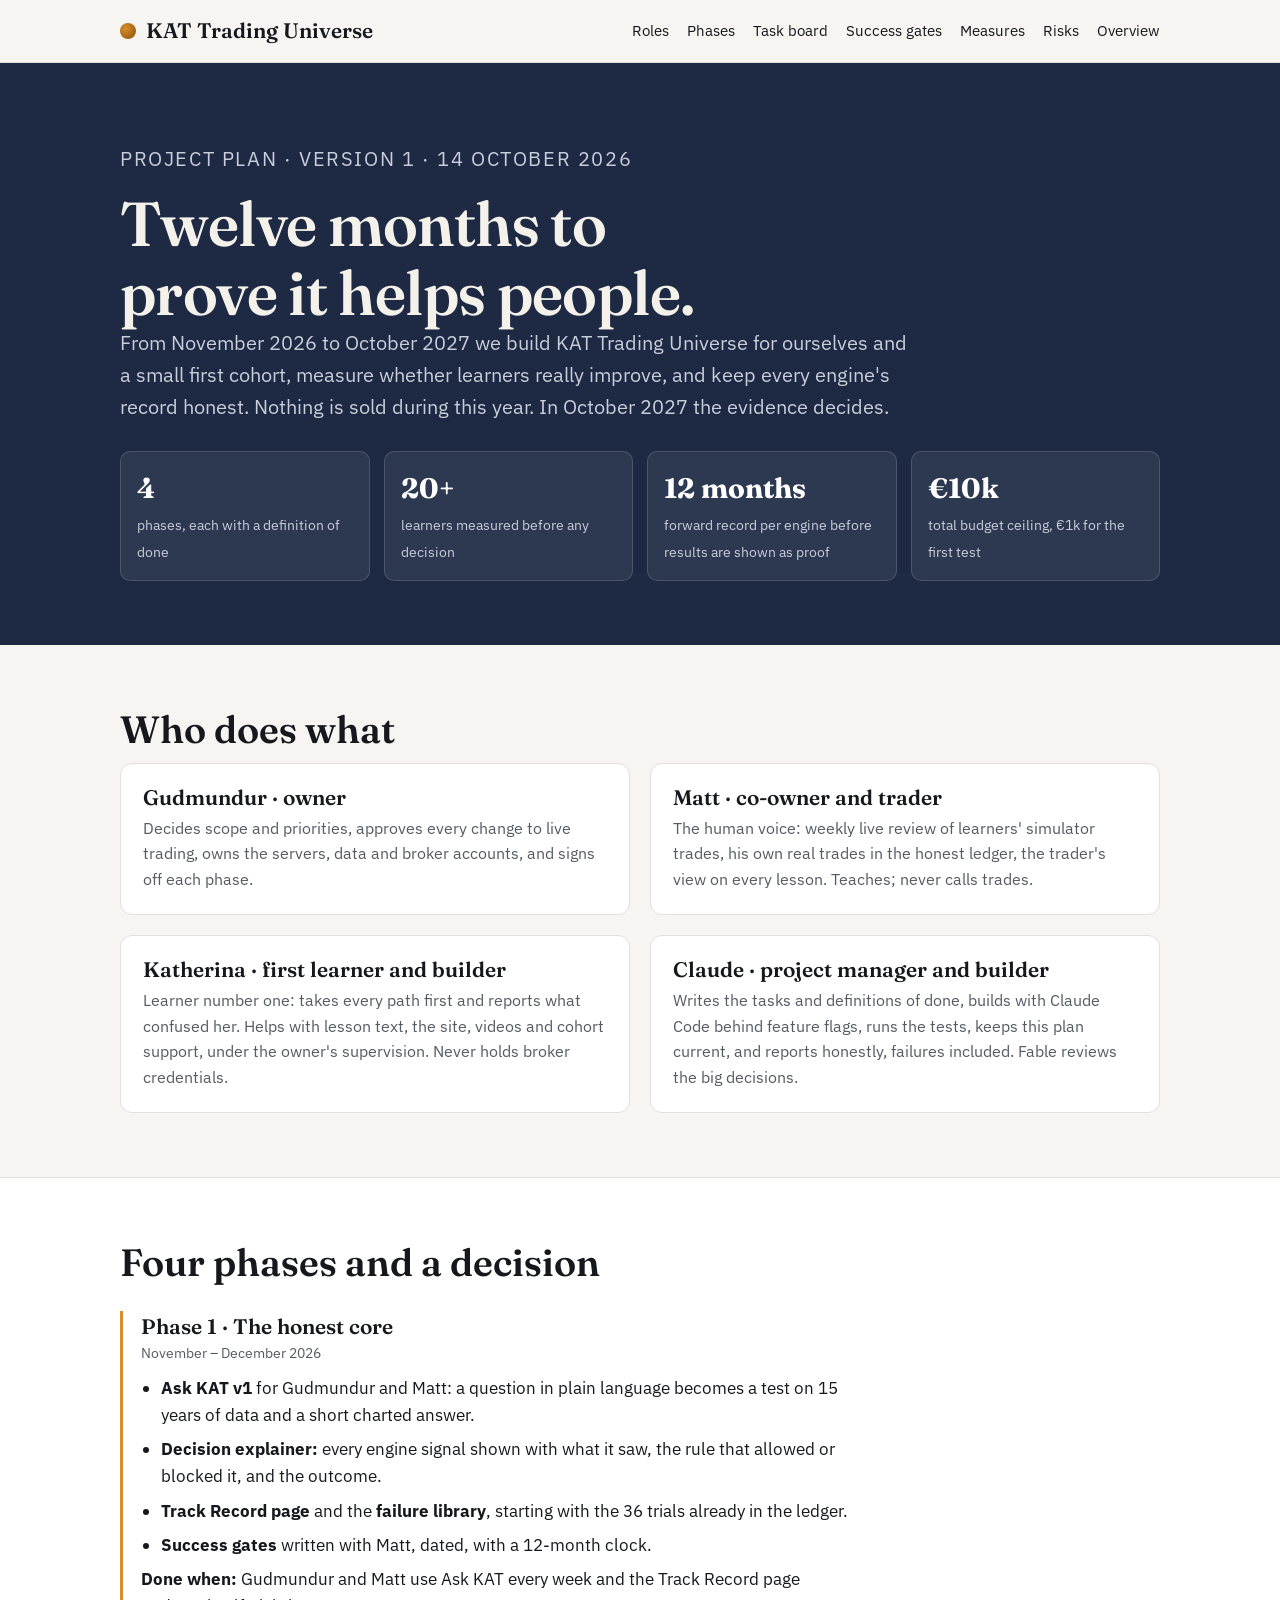
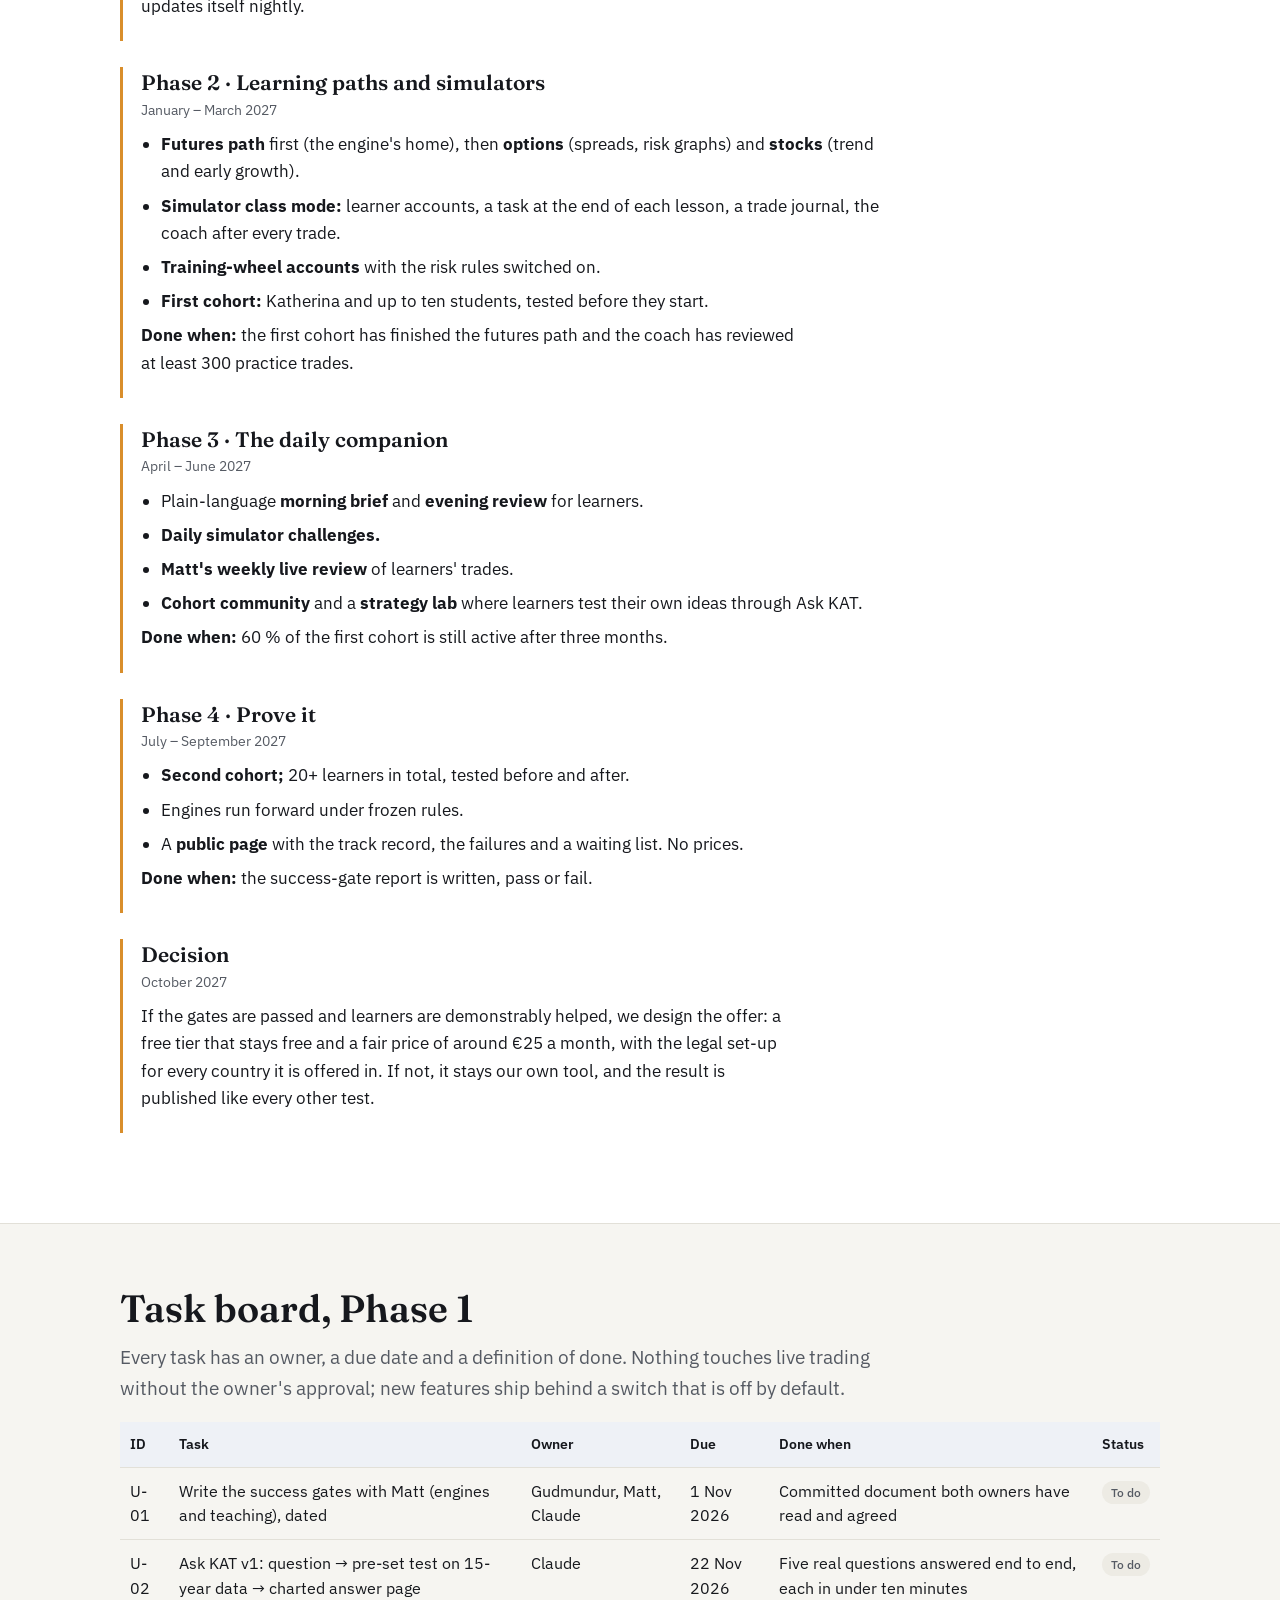
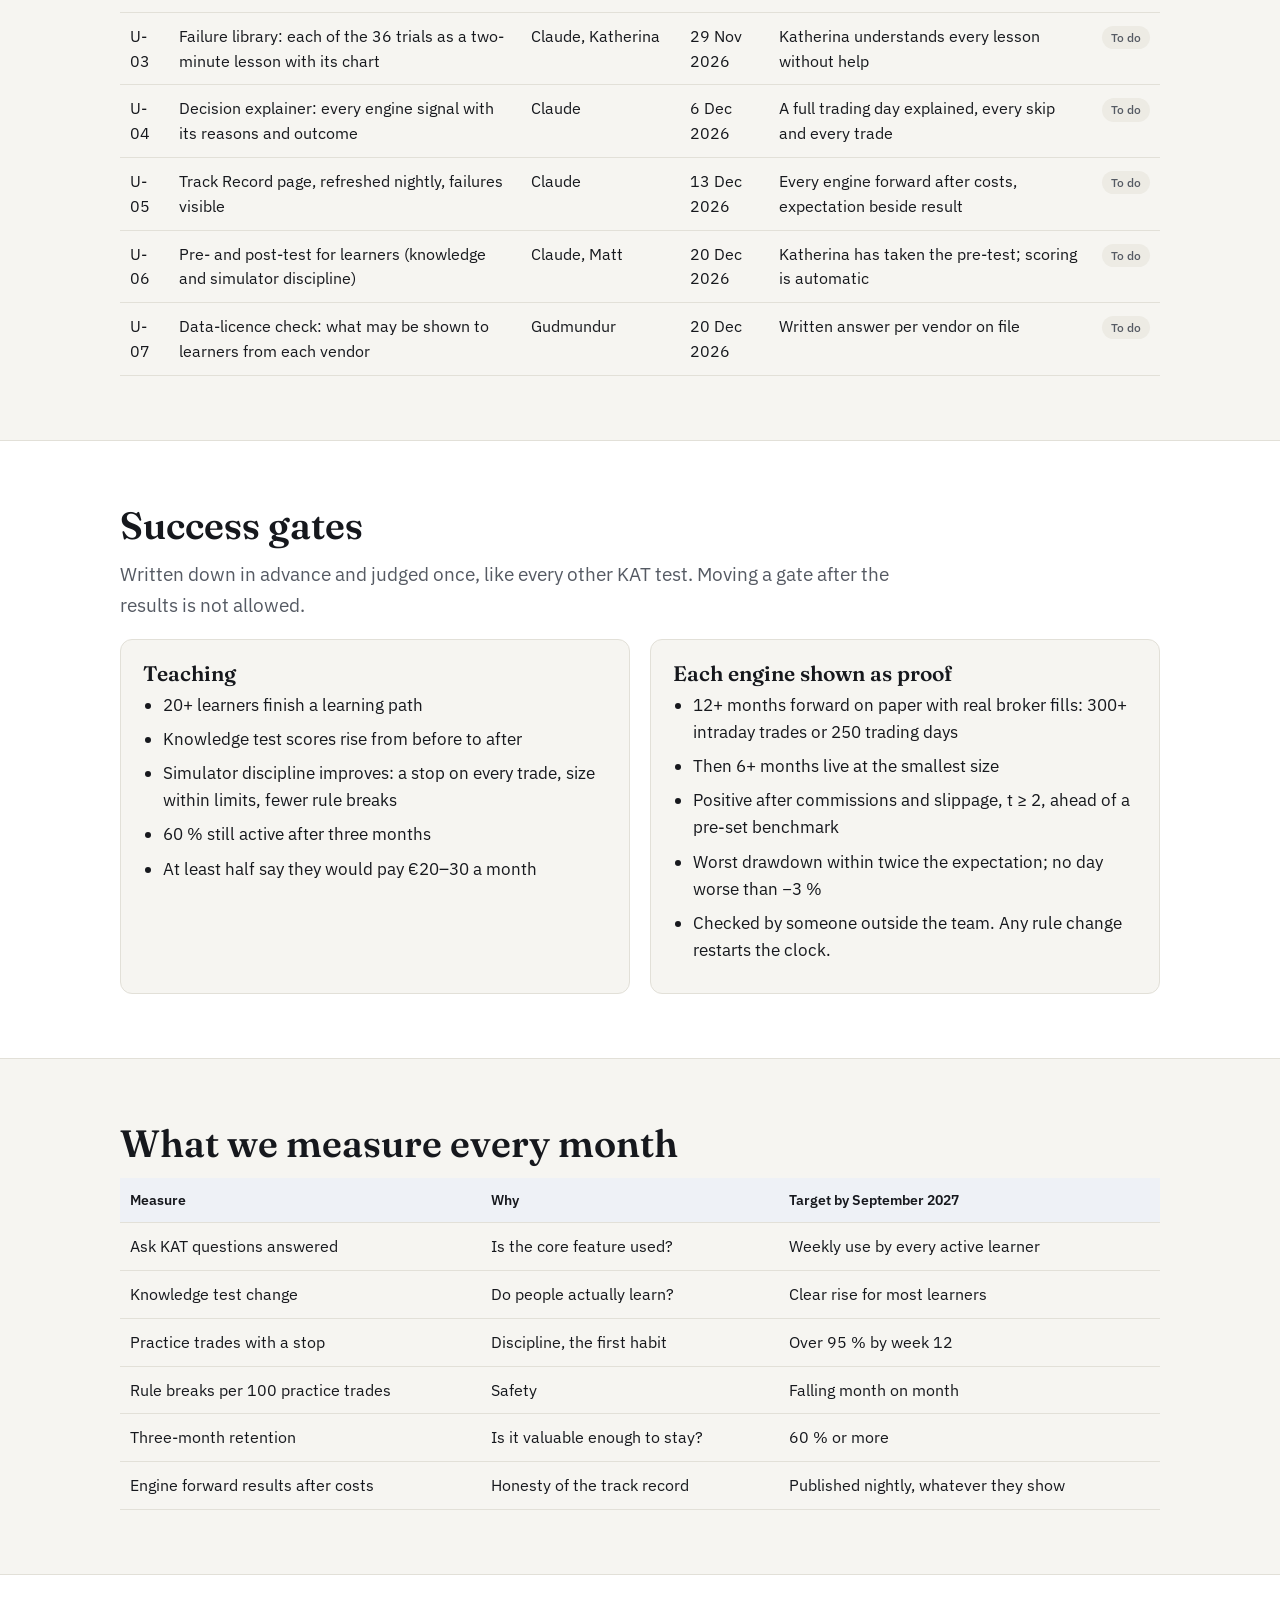
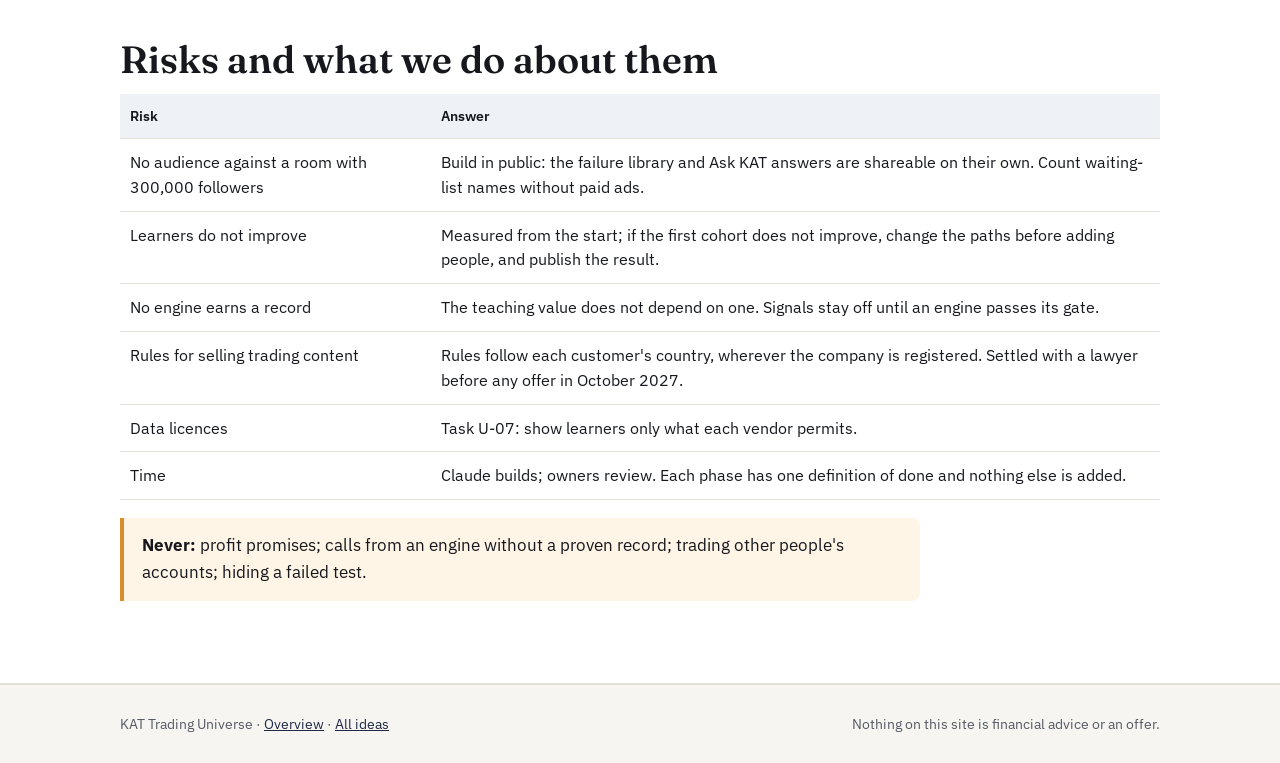
==== plan.html @ 8381a34c "KAT Trading Universe: overview and project plan Co-Authored-By: Claude Opus 5.5 <noreply@anthropic.c" ====
<!doctype html>
<html lang="en">
<head>
<meta charset="utf-8">
<meta name="viewport" content="width=device-width, initial-scale=1, viewport-fit=cover">
<title>KAT Trading Universe — Project plan</title>
<meta name="description" content="Project plan for KAT Trading Universe, November 2026 to October 2027: roles, four phases with tasks and definitions of done, success gates, measures and the decision in October 2027.">
<link rel="preconnect" href="https://fonts.googleapis.com">
<link rel="stylesheet" href="https://fonts.googleapis.com/css2?family=Fraunces:opsz,wght@9..144,600&family=IBM+Plex+Sans:wght@400;500;600&family=IBM+Plex+Mono:wght@400;500&display=swap">
<link rel="stylesheet" href="style.css">
</head>
<body>
<header class="top">
  <div class="wrap">
    <a class="brand" href="index.html"><i></i>KAT Trading Universe</a>
    <nav aria-label="Plan">
      <a href="#roles">Roles</a>
      <a href="#phases">Phases</a>
      <a href="#board">Task board</a>
      <a href="#gates">Success gates</a>
      <a href="#measures">Measures</a>
      <a href="#risks">Risks</a>
      <a href="index.html">Overview</a>
    </nav>
  </div>
</header>

<section class="hero">
  <div class="wrap">
    <p class="eyebrow">Project plan · version 1 · 14 October 2026</p>
    <h1>Twelve months to prove it helps people.</h1>
    <p>From November 2026 to October 2027 we build KAT Trading Universe for ourselves and a small first cohort, measure whether learners really improve, and keep every engine's record honest. Nothing is sold during this year. In October 2027 the evidence decides.</p>
    <div class="kpis">
      <div><strong>4</strong><span>phases, each with a definition of done</span></div>
      <div><strong>20+</strong><span>learners measured before any decision</span></div>
      <div><strong>12 months</strong><span>forward record per engine before results are shown as proof</span></div>
      <div><strong>€10k</strong><span>total budget ceiling, €1k for the first test</span></div>
    </div>
  </div>
</section>

<main>
<section id="roles">
  <div class="wrap">
    <h2>Who does what</h2>
    <div class="grid2">
      <div class="card"><h3>Gudmundur · owner</h3><p>Decides scope and priorities, approves every change to live trading, owns the servers, data and broker accounts, and signs off each phase.</p></div>
      <div class="card"><h3>Matt · co-owner and trader</h3><p>The human voice: weekly live review of learners' simulator trades, his own real trades in the honest ledger, the trader's view on every lesson. Teaches; never calls trades.</p></div>
      <div class="card"><h3>Katherina · first learner and builder</h3><p>Learner number one: takes every path first and reports what confused her. Helps with lesson text, the site, videos and cohort support, under the owner's supervision. Never holds broker credentials.</p></div>
      <div class="card"><h3>Claude · project manager and builder</h3><p>Writes the tasks and definitions of done, builds with Claude Code behind feature flags, runs the tests, keeps this plan current, and reports honestly, failures included. Fable reviews the big decisions.</p></div>
    </div>
  </div>
</section>

<section id="phases" class="alt">
  <div class="wrap">
    <h2>Four phases and a decision</h2>
    <div class="phase"><h3>Phase 1 · The honest core</h3><div class="when">November – December 2026</div>
      <ul class="clean"><li><strong>Ask KAT v1</strong> for Gudmundur and Matt: a question in plain language becomes a test on 15 years of data and a short charted answer.</li><li><strong>Decision explainer:</strong> every engine signal shown with what it saw, the rule that allowed or blocked it, and the outcome.</li><li><strong>Track Record page</strong> and the <strong>failure library</strong>, starting with the 36 trials already in the ledger.</li><li><strong>Success gates</strong> written with Matt, dated, with a 12-month clock.</li></ul>
      <p><strong>Done when:</strong> Gudmundur and Matt use Ask KAT every week and the Track Record page updates itself nightly.</p></div>
    <div class="phase"><h3>Phase 2 · Learning paths and simulators</h3><div class="when">January – March 2027</div>
      <ul class="clean"><li><strong>Futures path</strong> first (the engine's home), then <strong>options</strong> (spreads, risk graphs) and <strong>stocks</strong> (trend and early growth).</li><li><strong>Simulator class mode:</strong> learner accounts, a task at the end of each lesson, a trade journal, the coach after every trade.</li><li><strong>Training-wheel accounts</strong> with the risk rules switched on.</li><li><strong>First cohort:</strong> Katherina and up to ten students, tested before they start.</li></ul>
      <p><strong>Done when:</strong> the first cohort has finished the futures path and the coach has reviewed at least 300 practice trades.</p></div>
    <div class="phase"><h3>Phase 3 · The daily companion</h3><div class="when">April – June 2027</div>
      <ul class="clean"><li>Plain-language <strong>morning brief</strong> and <strong>evening review</strong> for learners.</li><li><strong>Daily simulator challenges.</strong></li><li><strong>Matt's weekly live review</strong> of learners' trades.</li><li><strong>Cohort community</strong> and a <strong>strategy lab</strong> where learners test their own ideas through Ask KAT.</li></ul>
      <p><strong>Done when:</strong> 60 % of the first cohort is still active after three months.</p></div>
    <div class="phase"><h3>Phase 4 · Prove it</h3><div class="when">July – September 2027</div>
      <ul class="clean"><li><strong>Second cohort;</strong> 20+ learners in total, tested before and after.</li><li>Engines run forward under frozen rules.</li><li>A <strong>public page</strong> with the track record, the failures and a waiting list. No prices.</li></ul>
      <p><strong>Done when:</strong> the success-gate report is written, pass or fail.</p></div>
    <div class="phase"><h3>Decision</h3><div class="when">October 2027</div>
      <p>If the gates are passed and learners are demonstrably helped, we design the offer: a free tier that stays free and a fair price of around €25 a month, with the legal set-up for every country it is offered in. If not, it stays our own tool, and the result is published like every other test.</p></div>
  </div>
</section>

<section id="board">
  <div class="wrap">
    <h2>Task board, Phase 1</h2>
    <p class="lead">Every task has an owner, a due date and a definition of done. Nothing touches live trading without the owner's approval; new features ship behind a switch that is off by default.</p>
    <div class="scroll"><table>
      <thead><tr><th>ID</th><th>Task</th><th>Owner</th><th>Due</th><th>Done when</th><th>Status</th></tr></thead>
      <tbody>
        <tr><td>U-01</td><td>Write the success gates with Matt (engines and teaching), dated</td><td>Gudmundur, Matt, Claude</td><td>1 Nov 2026</td><td>Committed document both owners have read and agreed</td><td><span class="pill todo">To do</span></td></tr>
        <tr><td>U-02</td><td>Ask KAT v1: question → pre-set test on 15-year data → charted answer page</td><td>Claude</td><td>22 Nov 2026</td><td>Five real questions answered end to end, each in under ten minutes</td><td><span class="pill todo">To do</span></td></tr>
        <tr><td>U-03</td><td>Failure library: each of the 36 trials as a two-minute lesson with its chart</td><td>Claude, Katherina</td><td>29 Nov 2026</td><td>Katherina understands every lesson without help</td><td><span class="pill todo">To do</span></td></tr>
        <tr><td>U-04</td><td>Decision explainer: every engine signal with its reasons and outcome</td><td>Claude</td><td>6 Dec 2026</td><td>A full trading day explained, every skip and every trade</td><td><span class="pill todo">To do</span></td></tr>
        <tr><td>U-05</td><td>Track Record page, refreshed nightly, failures visible</td><td>Claude</td><td>13 Dec 2026</td><td>Every engine forward after costs, expectation beside result</td><td><span class="pill todo">To do</span></td></tr>
        <tr><td>U-06</td><td>Pre- and post-test for learners (knowledge and simulator discipline)</td><td>Claude, Matt</td><td>20 Dec 2026</td><td>Katherina has taken the pre-test; scoring is automatic</td><td><span class="pill todo">To do</span></td></tr>
        <tr><td>U-07</td><td>Data-licence check: what may be shown to learners from each vendor</td><td>Gudmundur</td><td>20 Dec 2026</td><td>Written answer per vendor on file</td><td><span class="pill todo">To do</span></td></tr>
      </tbody>
    </table></div>
  </div>
</section>

<section id="gates" class="alt">
  <div class="wrap">
    <h2>Success gates</h2>
    <p class="lead">Written down in advance and judged once, like every other KAT test. Moving a gate after the results is not allowed.</p>
    <div class="grid2">
      <div class="card"><h3>Teaching</h3><ul class="clean"><li>20+ learners finish a learning path</li><li>Knowledge test scores rise from before to after</li><li>Simulator discipline improves: a stop on every trade, size within limits, fewer rule breaks</li><li>60 % still active after three months</li><li>At least half say they would pay €20–30 a month</li></ul></div>
      <div class="card"><h3>Each engine shown as proof</h3><ul class="clean"><li>12+ months forward on paper with real broker fills: 300+ intraday trades or 250 trading days</li><li>Then 6+ months live at the smallest size</li><li>Positive after commissions and slippage, t ≥ 2, ahead of a pre-set benchmark</li><li>Worst drawdown within twice the expectation; no day worse than −3 %</li><li>Checked by someone outside the team. Any rule change restarts the clock.</li></ul></div>
    </div>
  </div>
</section>

<section id="measures">
  <div class="wrap">
    <h2>What we measure every month</h2>
    <div class="scroll"><table>
      <thead><tr><th>Measure</th><th>Why</th><th>Target by September 2027</th></tr></thead>
      <tbody>
        <tr><td>Ask KAT questions answered</td><td>Is the core feature used?</td><td>Weekly use by every active learner</td></tr>
        <tr><td>Knowledge test change</td><td>Do people actually learn?</td><td>Clear rise for most learners</td></tr>
        <tr><td>Practice trades with a stop</td><td>Discipline, the first habit</td><td>Over 95 % by week 12</td></tr>
        <tr><td>Rule breaks per 100 practice trades</td><td>Safety</td><td>Falling month on month</td></tr>
        <tr><td>Three-month retention</td><td>Is it valuable enough to stay?</td><td>60 % or more</td></tr>
        <tr><td>Engine forward results after costs</td><td>Honesty of the track record</td><td>Published nightly, whatever they show</td></tr>
      </tbody>
    </table></div>
  </div>
</section>

<section id="risks" class="alt">
  <div class="wrap">
    <h2>Risks and what we do about them</h2>
    <div class="scroll"><table>
      <thead><tr><th>Risk</th><th>Answer</th></tr></thead>
      <tbody>
        <tr><td>No audience against a room with 300,000 followers</td><td>Build in public: the failure library and Ask KAT answers are shareable on their own. Count waiting-list names without paid ads.</td></tr>
        <tr><td>Learners do not improve</td><td>Measured from the start; if the first cohort does not improve, change the paths before adding people, and publish the result.</td></tr>
        <tr><td>No engine earns a record</td><td>The teaching value does not depend on one. Signals stay off until an engine passes its gate.</td></tr>
        <tr><td>Rules for selling trading content</td><td>Rules follow each customer's country, wherever the company is registered. Settled with a lawyer before any offer in October 2027.</td></tr>
        <tr><td>Data licences</td><td>Task U-07: show learners only what each vendor permits.</td></tr>
        <tr><td>Time</td><td>Claude builds; owners review. Each phase has one definition of done and nothing else is added.</td></tr>
      </tbody>
    </table></div>
    <div class="callout"><strong>Never:</strong> profit promises; calls from an engine without a proven record; trading other people's accounts; hiding a failed test.</div>
  </div>
</section>
</main>

<footer>
  <div class="wrap">
    <span>KAT Trading Universe · <a href="index.html">Overview</a> · <a href="https://gummihurdal.github.io/ideas/#universe">All ideas</a></span>
    <span>Nothing on this site is financial advice or an offer.</span>
  </div>
</footer>
</body>
</html>
---- style.css ----
:root{--bg:#F6F5F1;--panel:#FFFFFF;--ink:#16181D;--ink2:#555A63;--line:#E2E0D8;--deep:#1E2A44;--accent:#D98E2B;--good:#2E7D5B;--bad:#A34646;--soft:#EEF1F6;--max:1080px}
*{box-sizing:border-box}
html{scroll-padding-top:76px}
body{margin:0;background:var(--bg);color:var(--ink);font:17px/1.6 'IBM Plex Sans',system-ui,sans-serif}
h1,h2,h3{font-family:'Fraunces',Georgia,serif;font-weight:600;line-height:1.12;margin:0;text-wrap:balance}
h1{font-size:clamp(36px,6vw,62px);letter-spacing:-.01em}
h2{font-size:clamp(26px,3.4vw,38px);margin-bottom:12px}
h3{font-size:21px;margin-bottom:6px}
p{margin:0 0 1em;max-width:66ch}
a{color:var(--deep)}
a:focus-visible{outline:2px solid var(--accent);outline-offset:3px}
.wrap{max-width:var(--max);margin:0 auto;padding-left:max(20px,env(safe-area-inset-left,0px));padding-right:max(20px,env(safe-area-inset-right,0px))}
header.top{position:sticky;top:0;z-index:5;background:rgba(246,245,241,.95);backdrop-filter:blur(6px);border-bottom:1px solid var(--line)}
header.top .wrap{display:flex;justify-content:space-between;align-items:center;gap:16px;padding-block:14px}
.brand{font-family:'Fraunces',Georgia,serif;font-weight:600;font-size:21px;text-decoration:none;color:var(--ink);display:flex;align-items:center;gap:10px}
.brand i{width:16px;height:16px;border-radius:50%;background:radial-gradient(circle at 35% 35%,var(--accent),#8a4f0b);display:inline-block}
nav{display:flex;flex-wrap:wrap;gap:18px;font-size:15px}
nav a{text-decoration:none;color:var(--ink)}nav a:hover{color:var(--accent)}
.hero{background:var(--deep);color:#F3F1EA;padding-block:80px 64px}
.hero p{color:#C8CEDA;font-size:20px}
.eyebrow{font-size:14px;letter-spacing:.08em;text-transform:uppercase;color:#C8CEDA;margin-bottom:14px}
.kpis{display:grid;grid-template-columns:repeat(4,1fr);gap:14px;margin-top:28px}
.kpis div{background:rgba(255,255,255,.07);border:1px solid rgba(255,255,255,.14);border-radius:10px;padding:14px 16px}
.kpis strong{display:block;font-family:'Fraunces',Georgia,serif;font-size:28px;color:#fff}
.kpis span{font-size:14px;color:#C8CEDA}
section{padding-block:64px}
section.alt{background:var(--panel);border-block:1px solid var(--line)}
.lead{color:var(--ink2);font-size:19px;max-width:70ch}
.grid3{display:grid;grid-template-columns:repeat(3,1fr);gap:20px}
.grid2{display:grid;grid-template-columns:1fr 1fr;gap:20px}
.card{background:var(--panel);border:1px solid var(--line);border-radius:12px;padding:22px;min-width:0}
section.alt .card{background:var(--bg)}
.card p{font-size:16px;color:var(--ink2);margin:0}
.num{font-family:'IBM Plex Mono',monospace;font-size:13px;color:var(--accent);letter-spacing:.06em;margin-bottom:6px;display:block}
.star{border-color:var(--accent);box-shadow:0 0 0 1px var(--accent) inset}
.scroll{overflow-x:auto}
table{width:100%;border-collapse:collapse;font-size:15.5px}
th,td{text-align:left;vertical-align:top;padding:11px 10px;border-bottom:1px solid var(--line)}
th{font-weight:600;background:var(--soft);font-size:14px}
.callout{background:#FFF5E6;border-left:4px solid var(--accent);padding:14px 18px;border-radius:0 8px 8px 0;margin:18px 0;max-width:80ch}
.pill{display:inline-block;font-size:12px;padding:2px 9px;border-radius:999px;background:var(--soft);color:var(--deep);white-space:nowrap;font-weight:500}
.pill.todo{background:#EDEBE4;color:var(--ink2)}.pill.now{background:#FFF0D6;color:#7A4A0A}.pill.done{background:#E1F1E8;color:var(--good)}.pill.no{background:#F6E3E3;color:var(--bad)}
.phase{border-left:3px solid var(--accent);padding:4px 0 4px 18px;margin:26px 0}
.phase h3{margin-bottom:4px}.phase .when{font-size:14px;color:var(--ink2);margin-bottom:10px}
ul.clean{padding-left:20px;margin:0;max-width:74ch}ul.clean li{margin-bottom:7px}
.status{display:grid;grid-template-columns:repeat(4,1fr);gap:14px}
.status .card strong{display:block;font-family:'Fraunces',Georgia,serif;font-size:24px;margin:4px 0}
footer{border-top:1px solid var(--line);padding-block:28px;font-size:14px;color:var(--ink2)}
footer .wrap{display:flex;flex-wrap:wrap;justify-content:space-between;gap:12px}
@media (max-width:900px){.grid3,.status,.kpis{grid-template-columns:1fr 1fr}}
@media (max-width:640px){.grid3,.grid2,.status,.kpis{grid-template-columns:1fr}nav{gap:12px;font-size:14px}.hero{padding-block:56px 44px}section{padding-block:46px}}
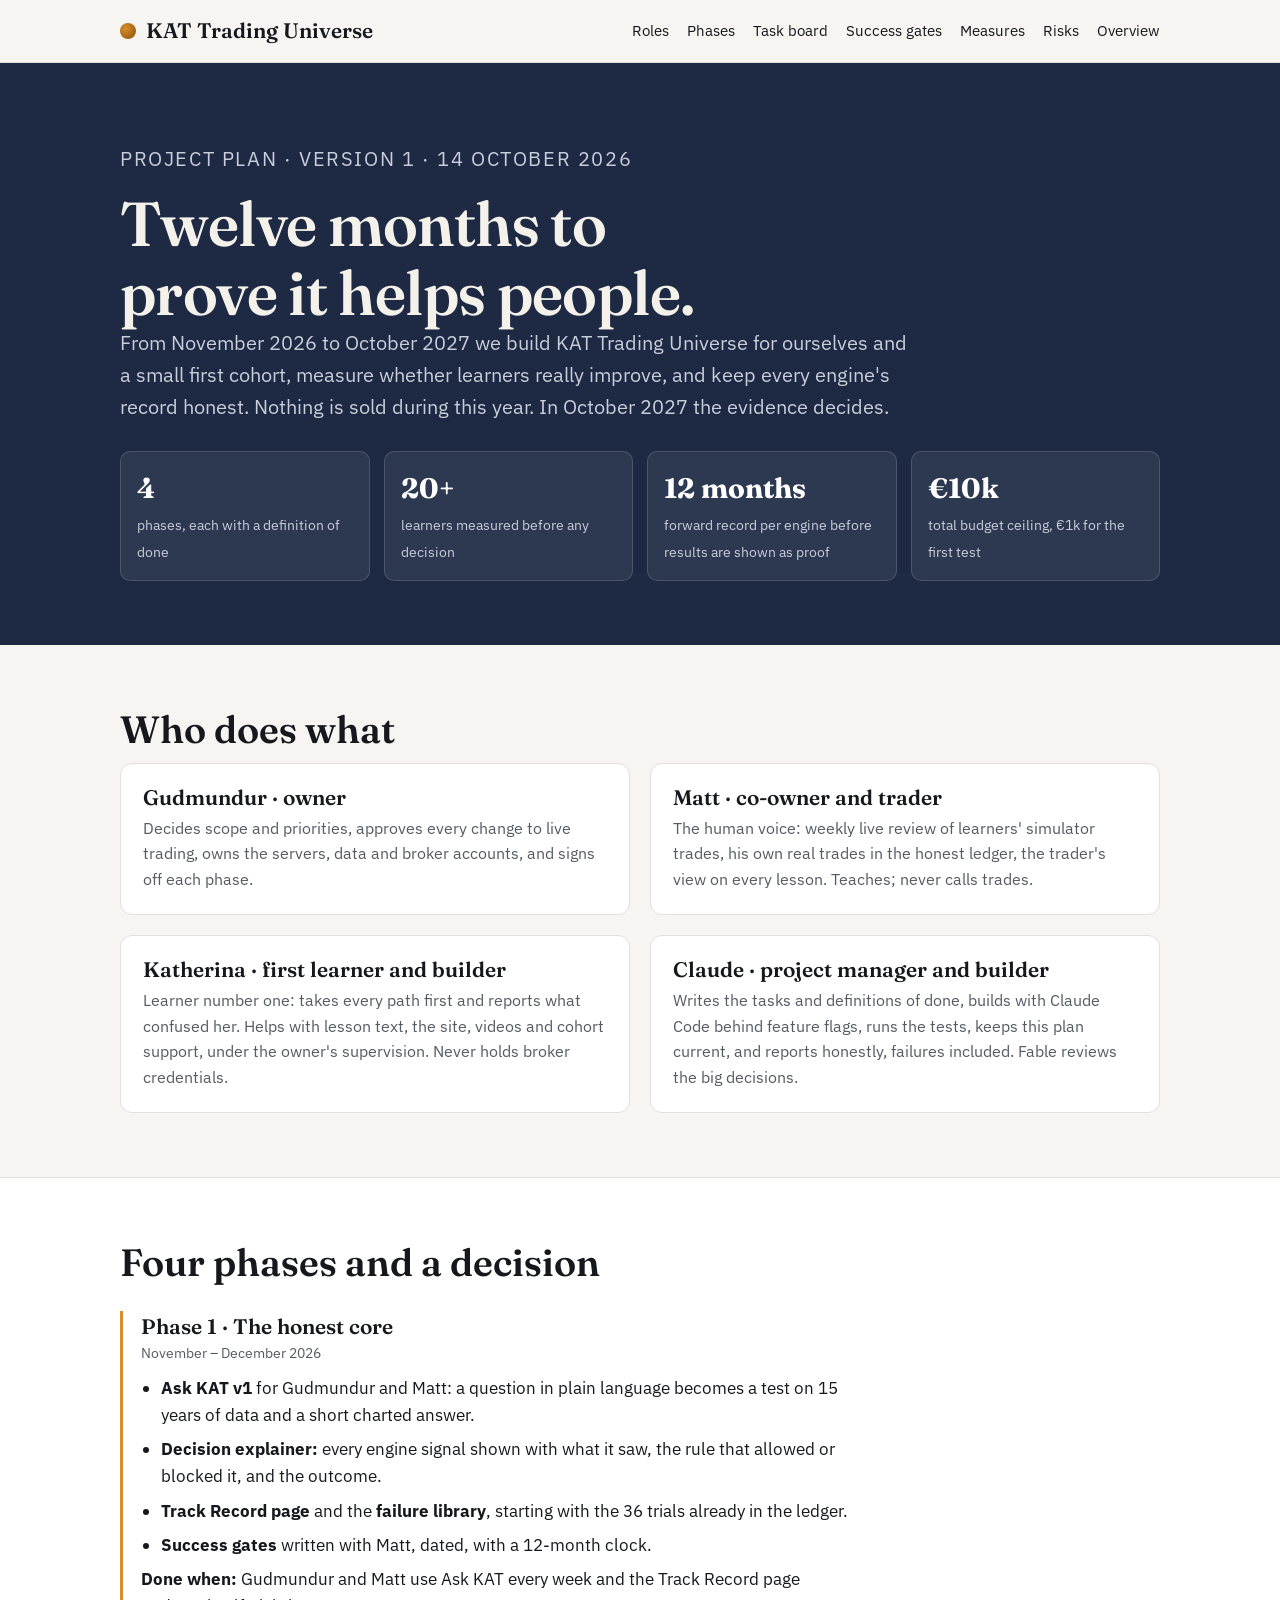
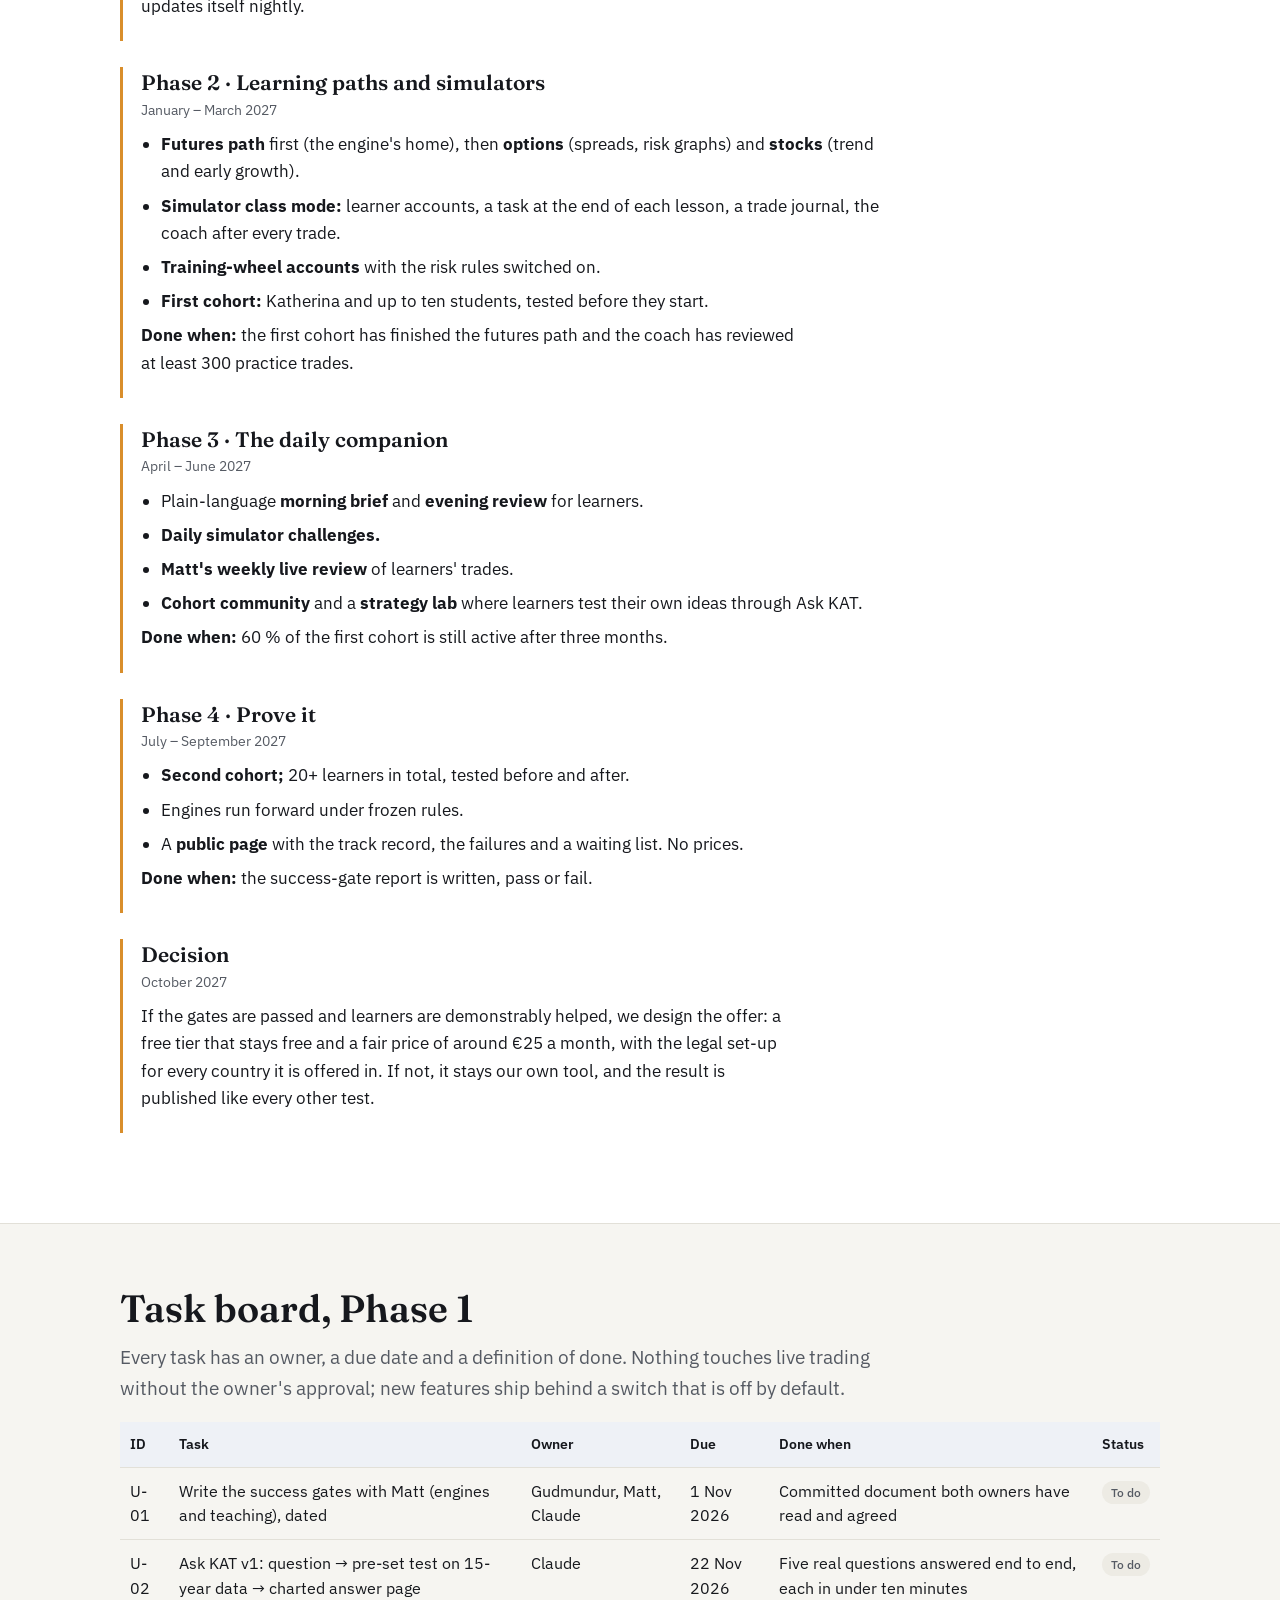
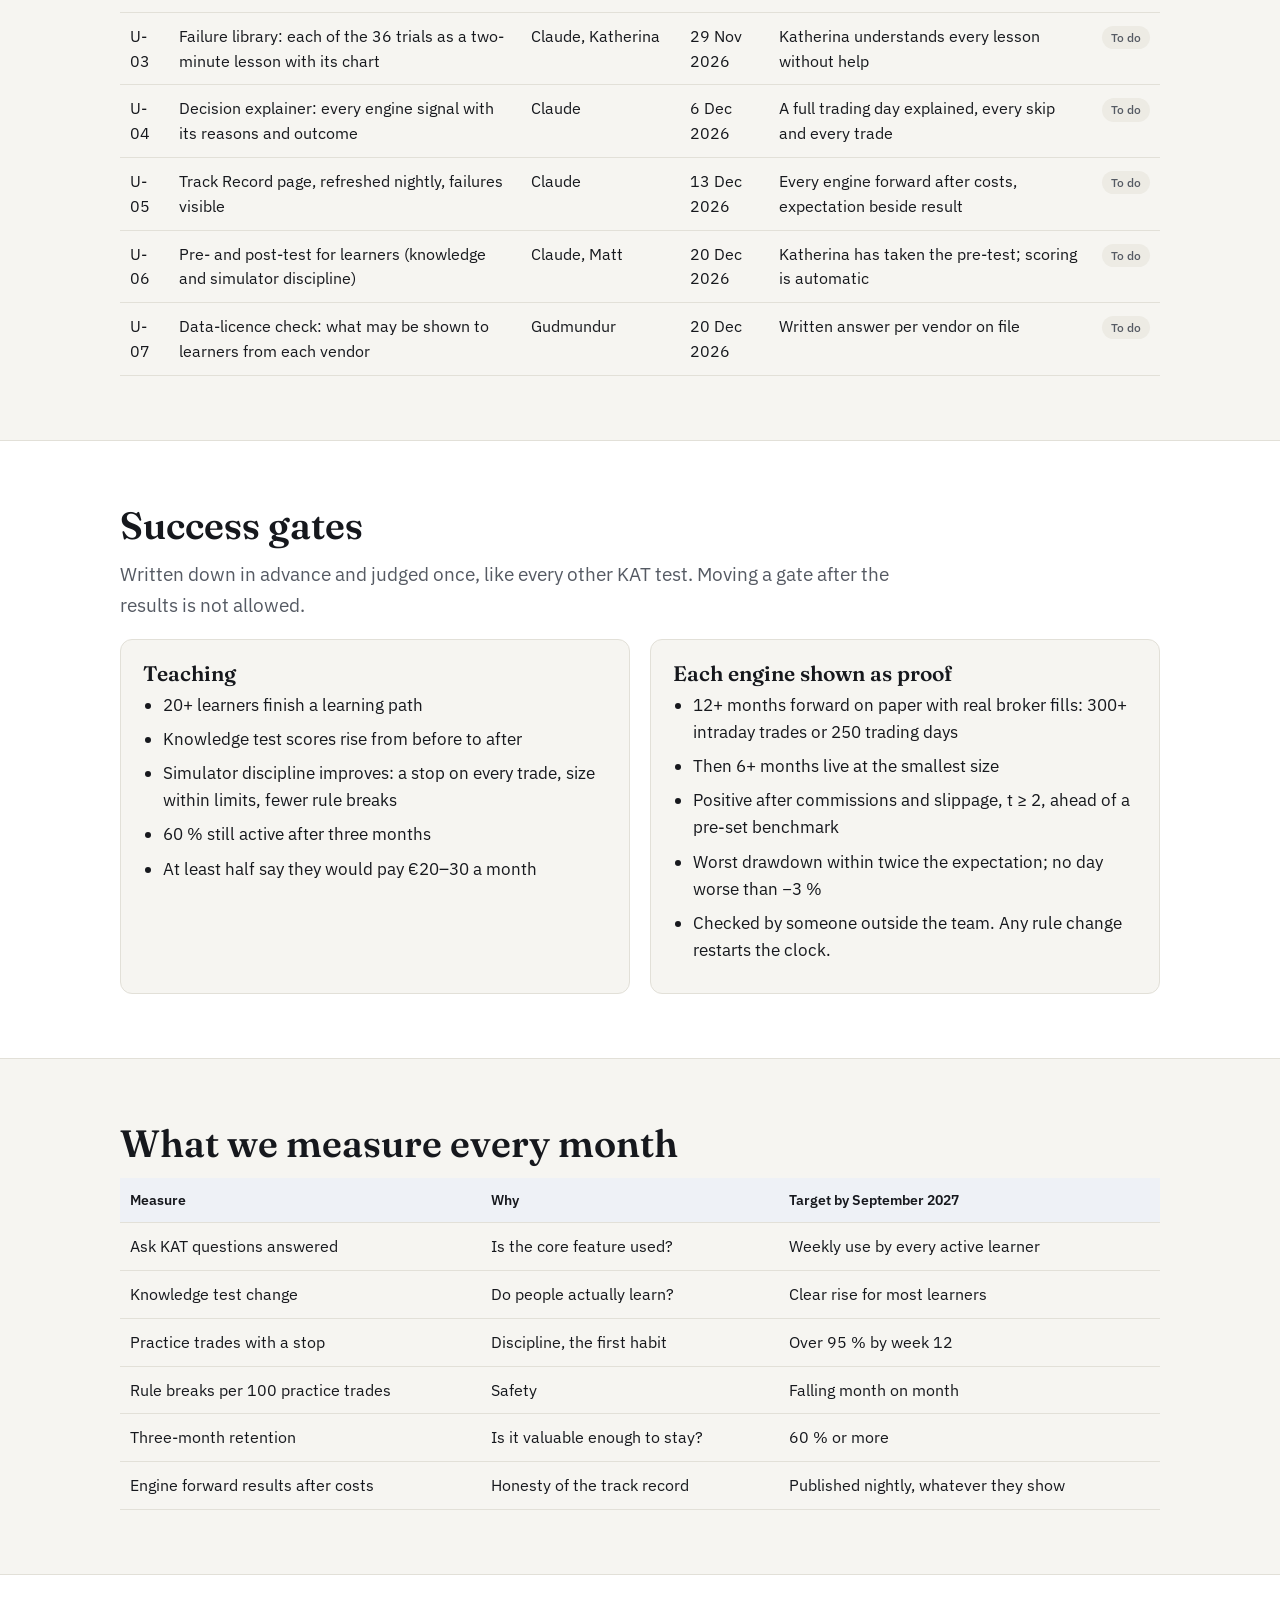
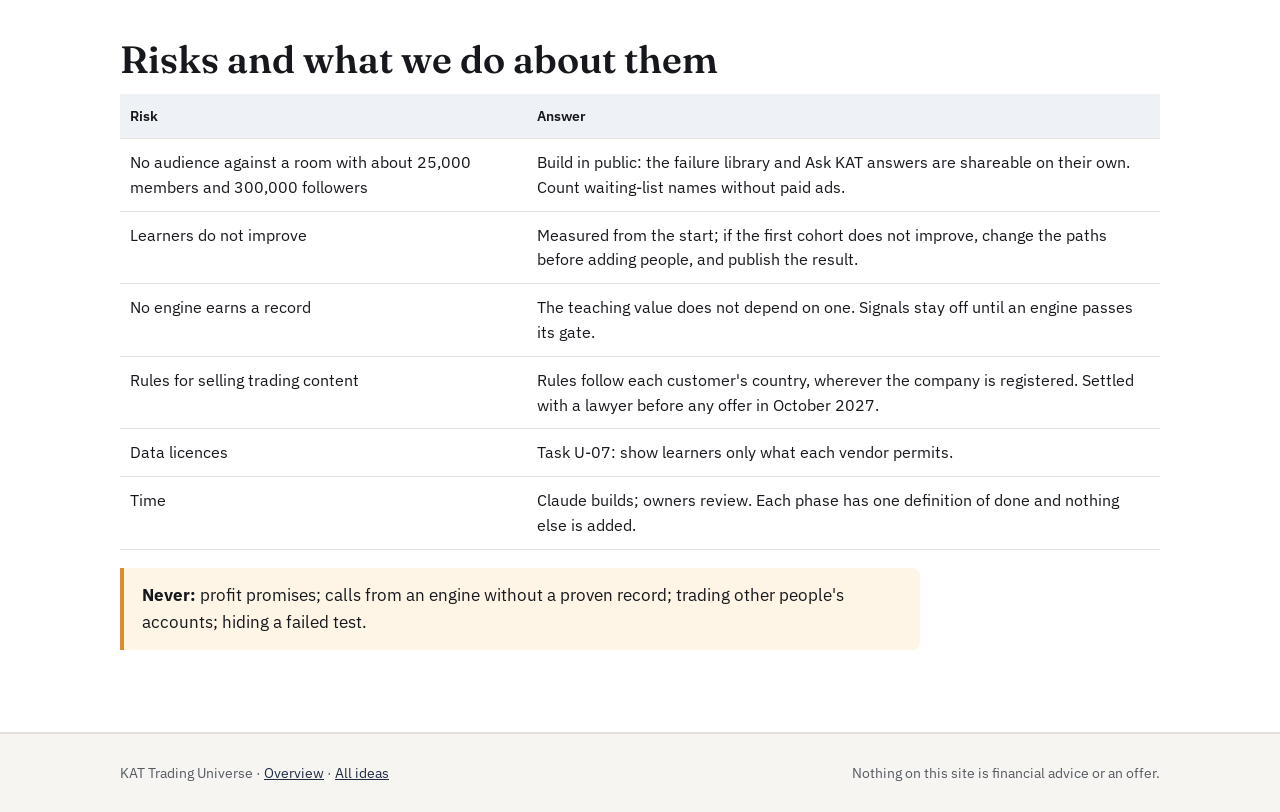
==== commit 8f5a14f8: "Traveling Trader: about 25,000 members (owner's figure) Co-Authored-By: Claude Opus 5.5 <noreply@ant" ====
--- a/plan.html
+++ b/plan.html
@@ -125,7 +125,7 @@
     <div class="scroll"><table>
       <thead><tr><th>Risk</th><th>Answer</th></tr></thead>
       <tbody>
-        <tr><td>No audience against a room with 300,000 followers</td><td>Build in public: the failure library and Ask KAT answers are shareable on their own. Count waiting-list names without paid ads.</td></tr>
+        <tr><td>No audience against a room with about 25,000 members and 300,000 followers</td><td>Build in public: the failure library and Ask KAT answers are shareable on their own. Count waiting-list names without paid ads.</td></tr>
         <tr><td>Learners do not improve</td><td>Measured from the start; if the first cohort does not improve, change the paths before adding people, and publish the result.</td></tr>
         <tr><td>No engine earns a record</td><td>The teaching value does not depend on one. Signals stay off until an engine passes its gate.</td></tr>
         <tr><td>Rules for selling trading content</td><td>Rules follow each customer's country, wherever the company is registered. Settled with a lawyer before any offer in October 2027.</td></tr>
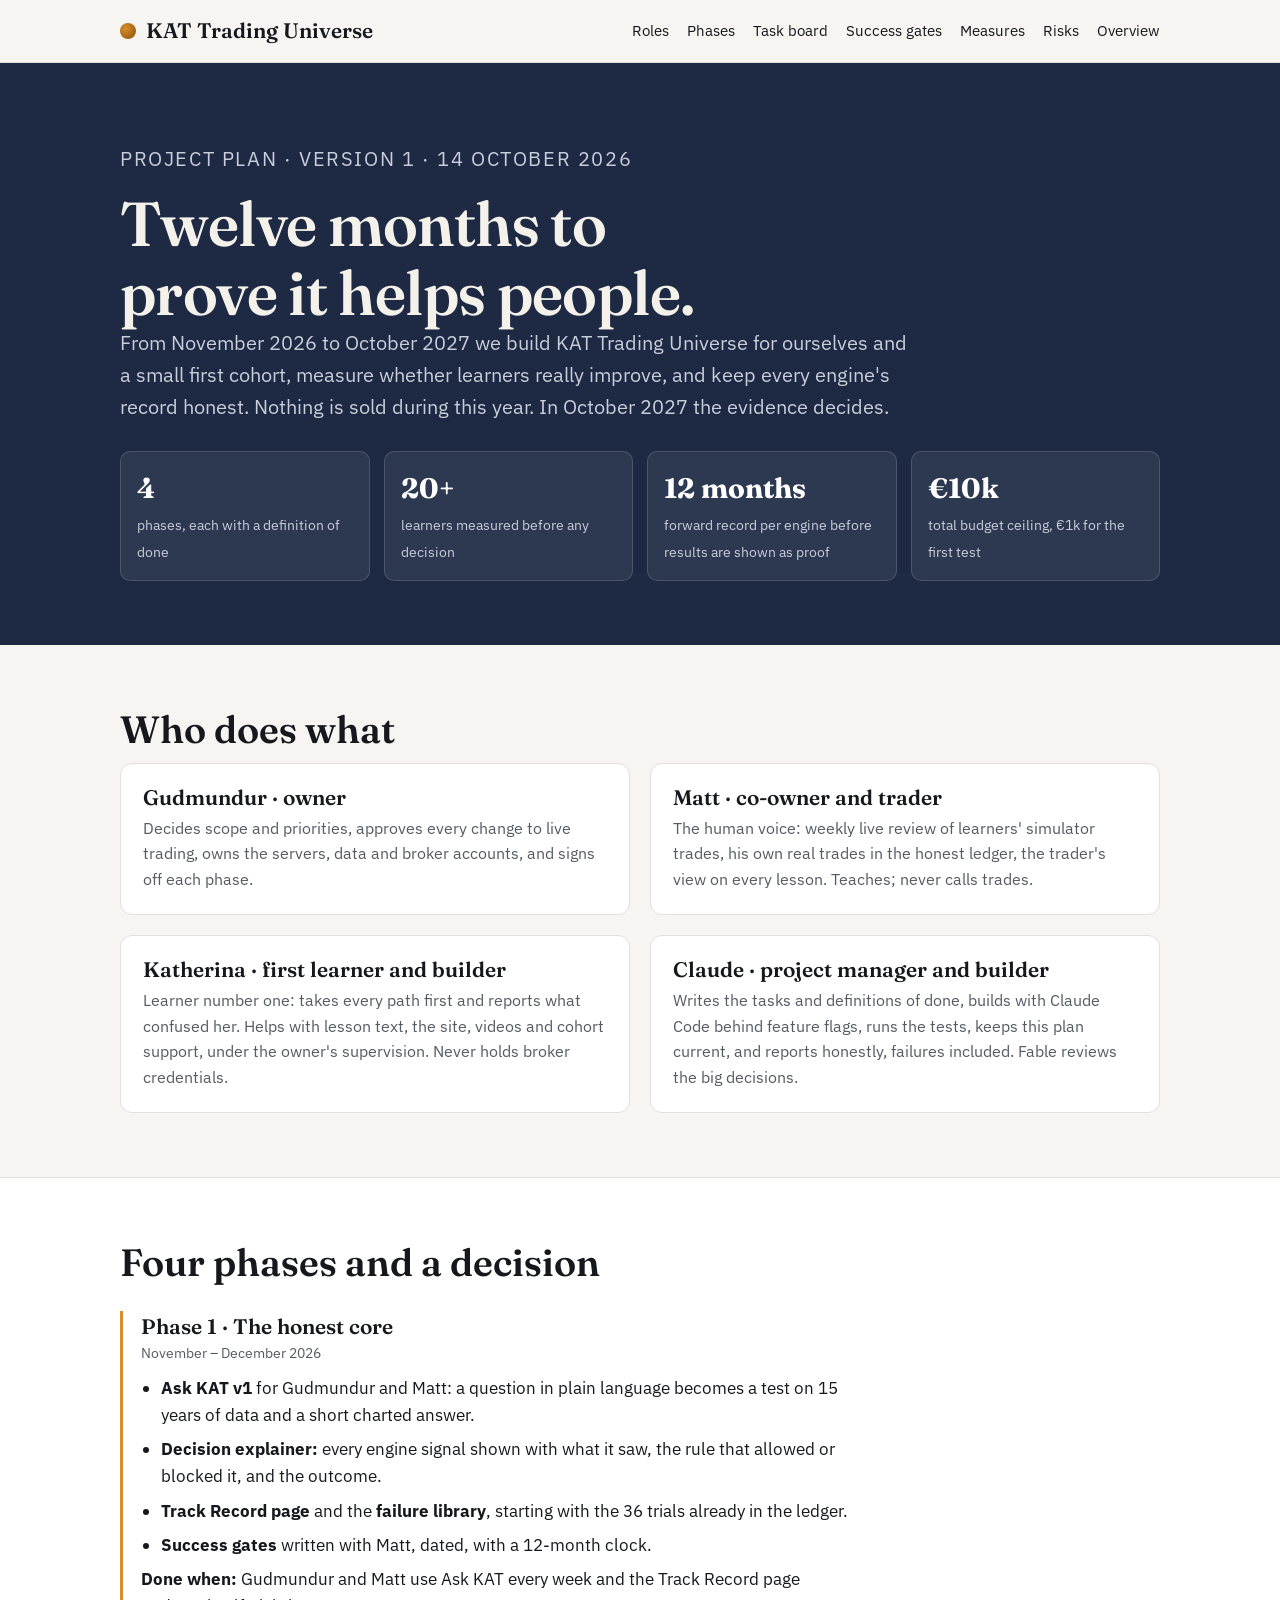
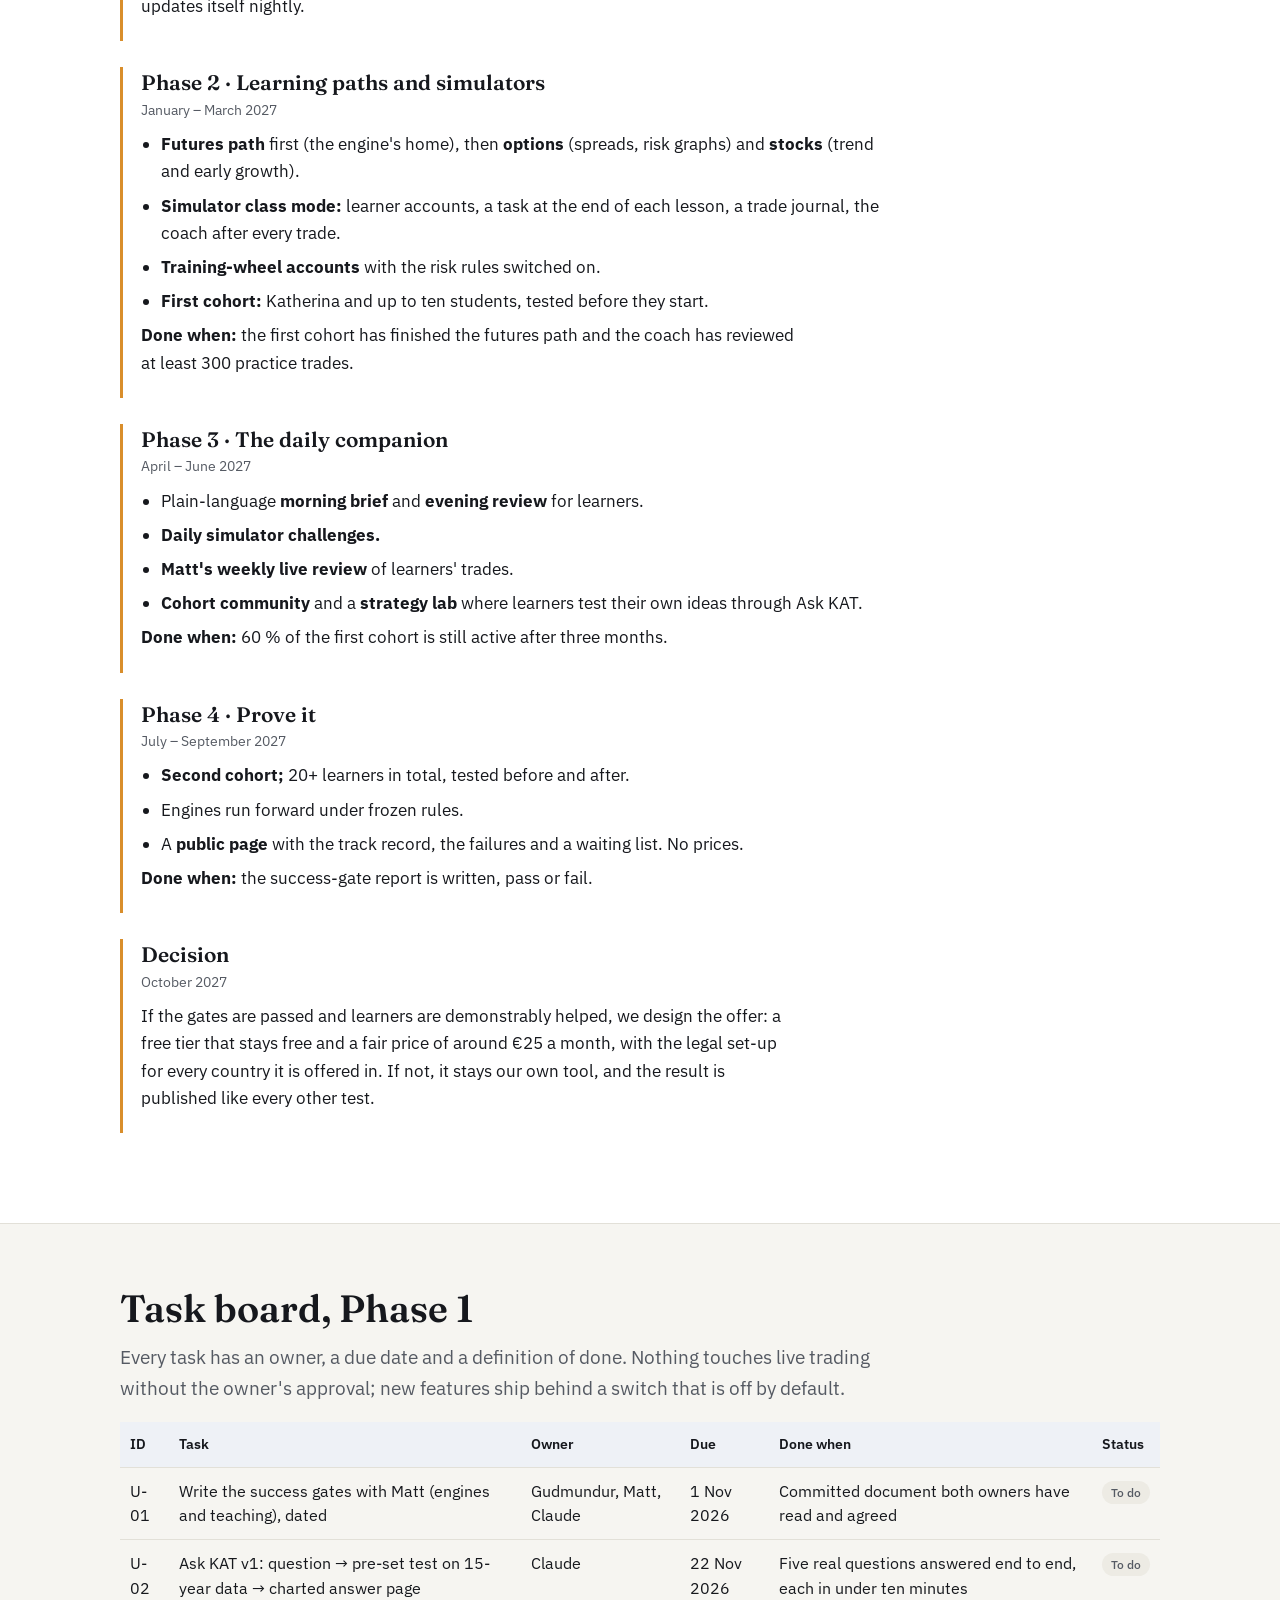
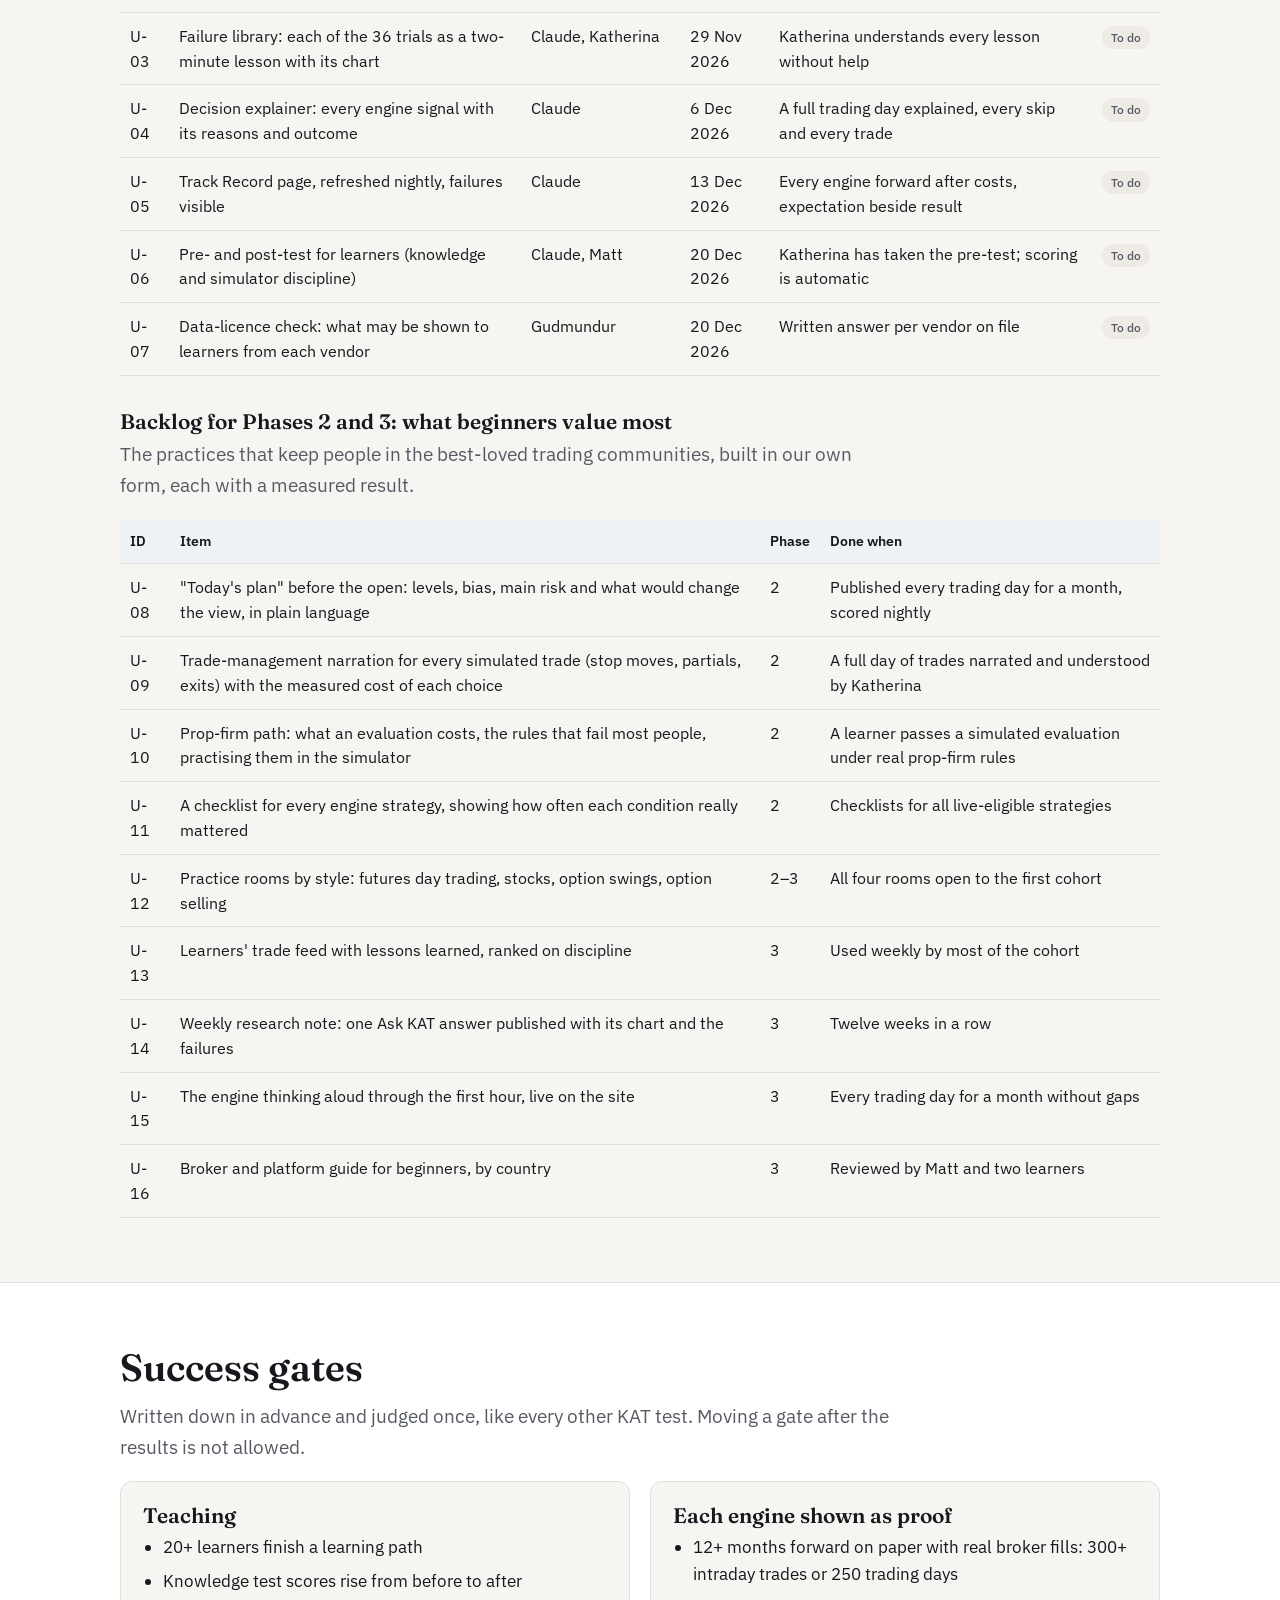
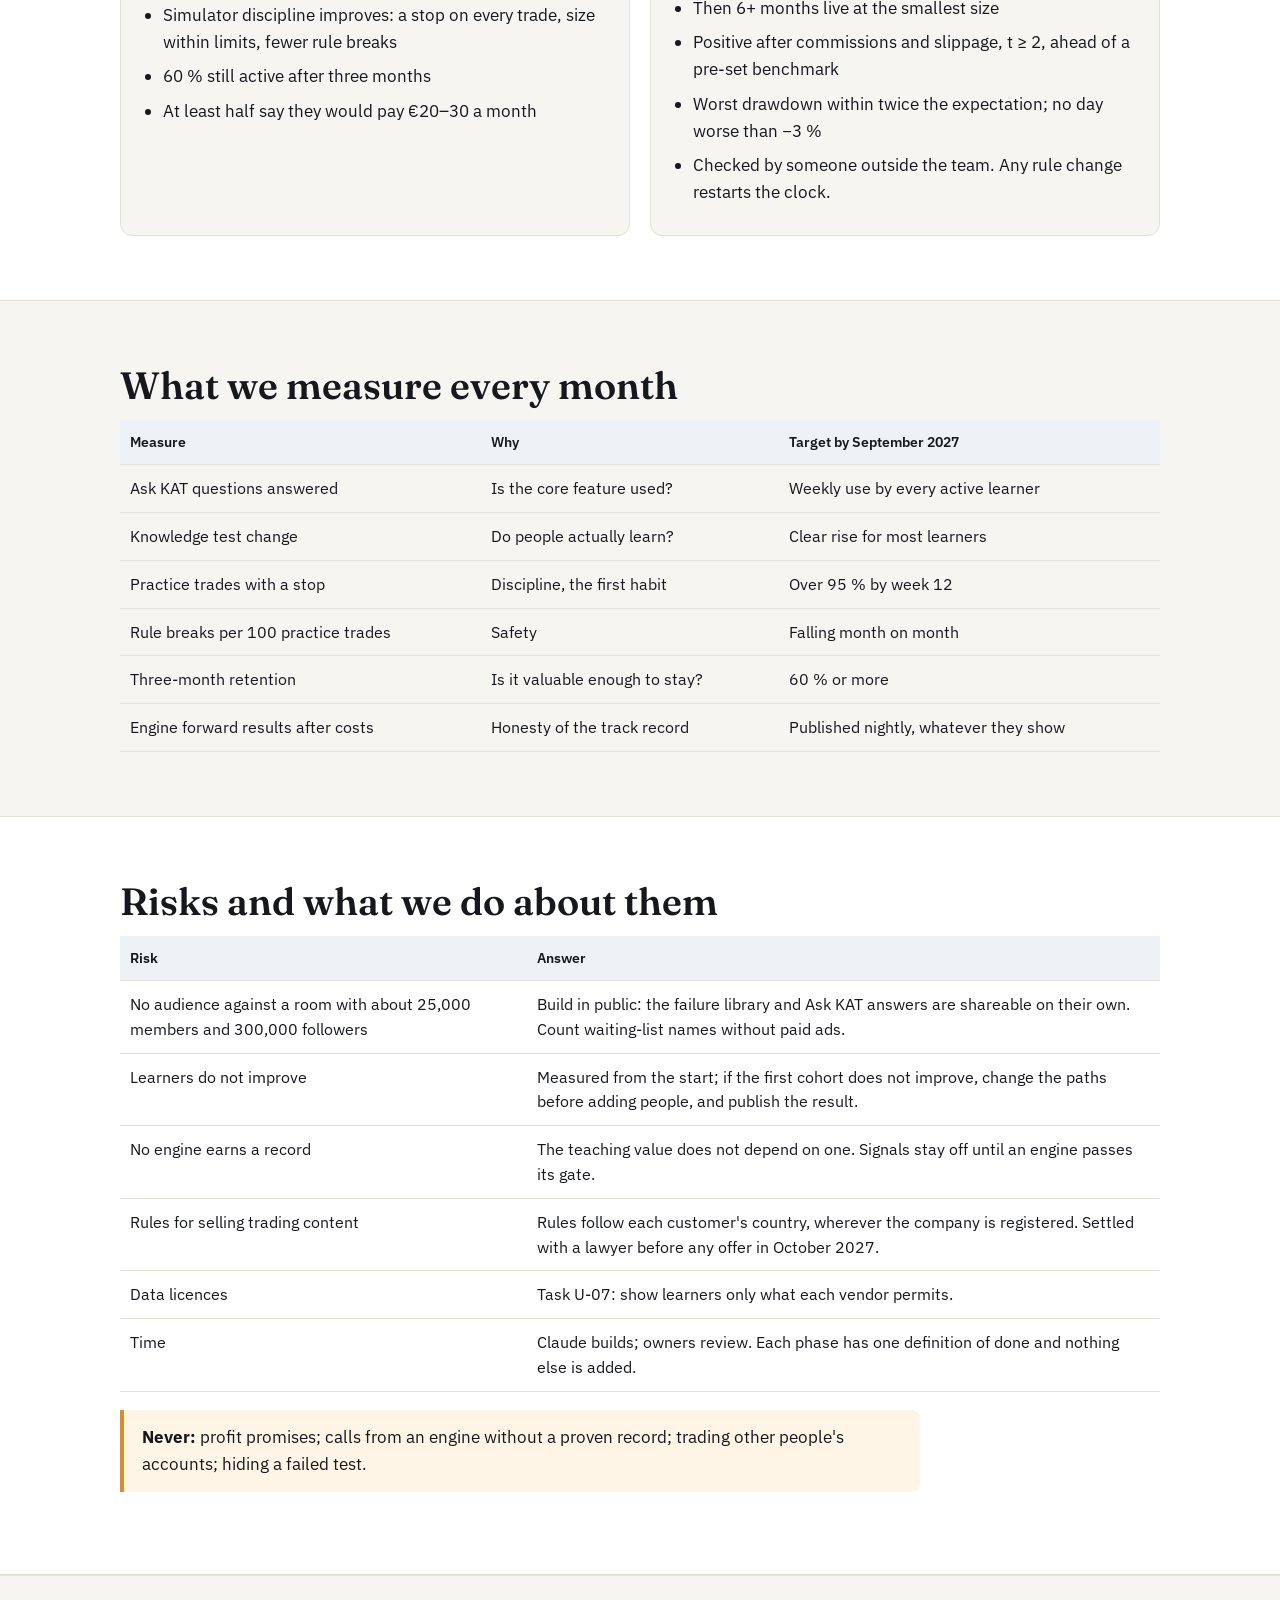
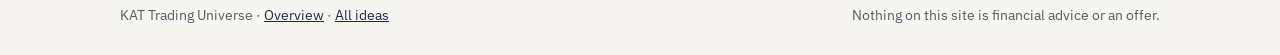
==== commit a99c5f4d: "Plan: backlog U-08..U-16 for Phases 2 and 3 Co-Authored-By: Claude Opus 5.5 <noreply@anthropic.com> " ====
--- a/plan.html
+++ b/plan.html
@@ -88,6 +88,22 @@
         <tr><td>U-07</td><td>Data-licence check: what may be shown to learners from each vendor</td><td>Gudmundur</td><td>20 Dec 2026</td><td>Written answer per vendor on file</td><td><span class="pill todo">To do</span></td></tr>
       </tbody>
     </table></div>
+    <h3 style="margin-top:34px">Backlog for Phases 2 and 3: what beginners value most</h3>
+    <p class="lead">The practices that keep people in the best-loved trading communities, built in our own form, each with a measured result.</p>
+    <div class="scroll"><table>
+      <thead><tr><th>ID</th><th>Item</th><th>Phase</th><th>Done when</th></tr></thead>
+      <tbody>
+        <tr><td>U-08</td><td>"Today's plan" before the open: levels, bias, main risk and what would change the view, in plain language</td><td>2</td><td>Published every trading day for a month, scored nightly</td></tr>
+        <tr><td>U-09</td><td>Trade-management narration for every simulated trade (stop moves, partials, exits) with the measured cost of each choice</td><td>2</td><td>A full day of trades narrated and understood by Katherina</td></tr>
+        <tr><td>U-10</td><td>Prop-firm path: what an evaluation costs, the rules that fail most people, practising them in the simulator</td><td>2</td><td>A learner passes a simulated evaluation under real prop-firm rules</td></tr>
+        <tr><td>U-11</td><td>A checklist for every engine strategy, showing how often each condition really mattered</td><td>2</td><td>Checklists for all live-eligible strategies</td></tr>
+        <tr><td>U-12</td><td>Practice rooms by style: futures day trading, stocks, option swings, option selling</td><td>2–3</td><td>All four rooms open to the first cohort</td></tr>
+        <tr><td>U-13</td><td>Learners' trade feed with lessons learned, ranked on discipline</td><td>3</td><td>Used weekly by most of the cohort</td></tr>
+        <tr><td>U-14</td><td>Weekly research note: one Ask KAT answer published with its chart and the failures</td><td>3</td><td>Twelve weeks in a row</td></tr>
+        <tr><td>U-15</td><td>The engine thinking aloud through the first hour, live on the site</td><td>3</td><td>Every trading day for a month without gaps</td></tr>
+        <tr><td>U-16</td><td>Broker and platform guide for beginners, by country</td><td>3</td><td>Reviewed by Matt and two learners</td></tr>
+      </tbody>
+    </table></div>
   </div>
 </section>
 
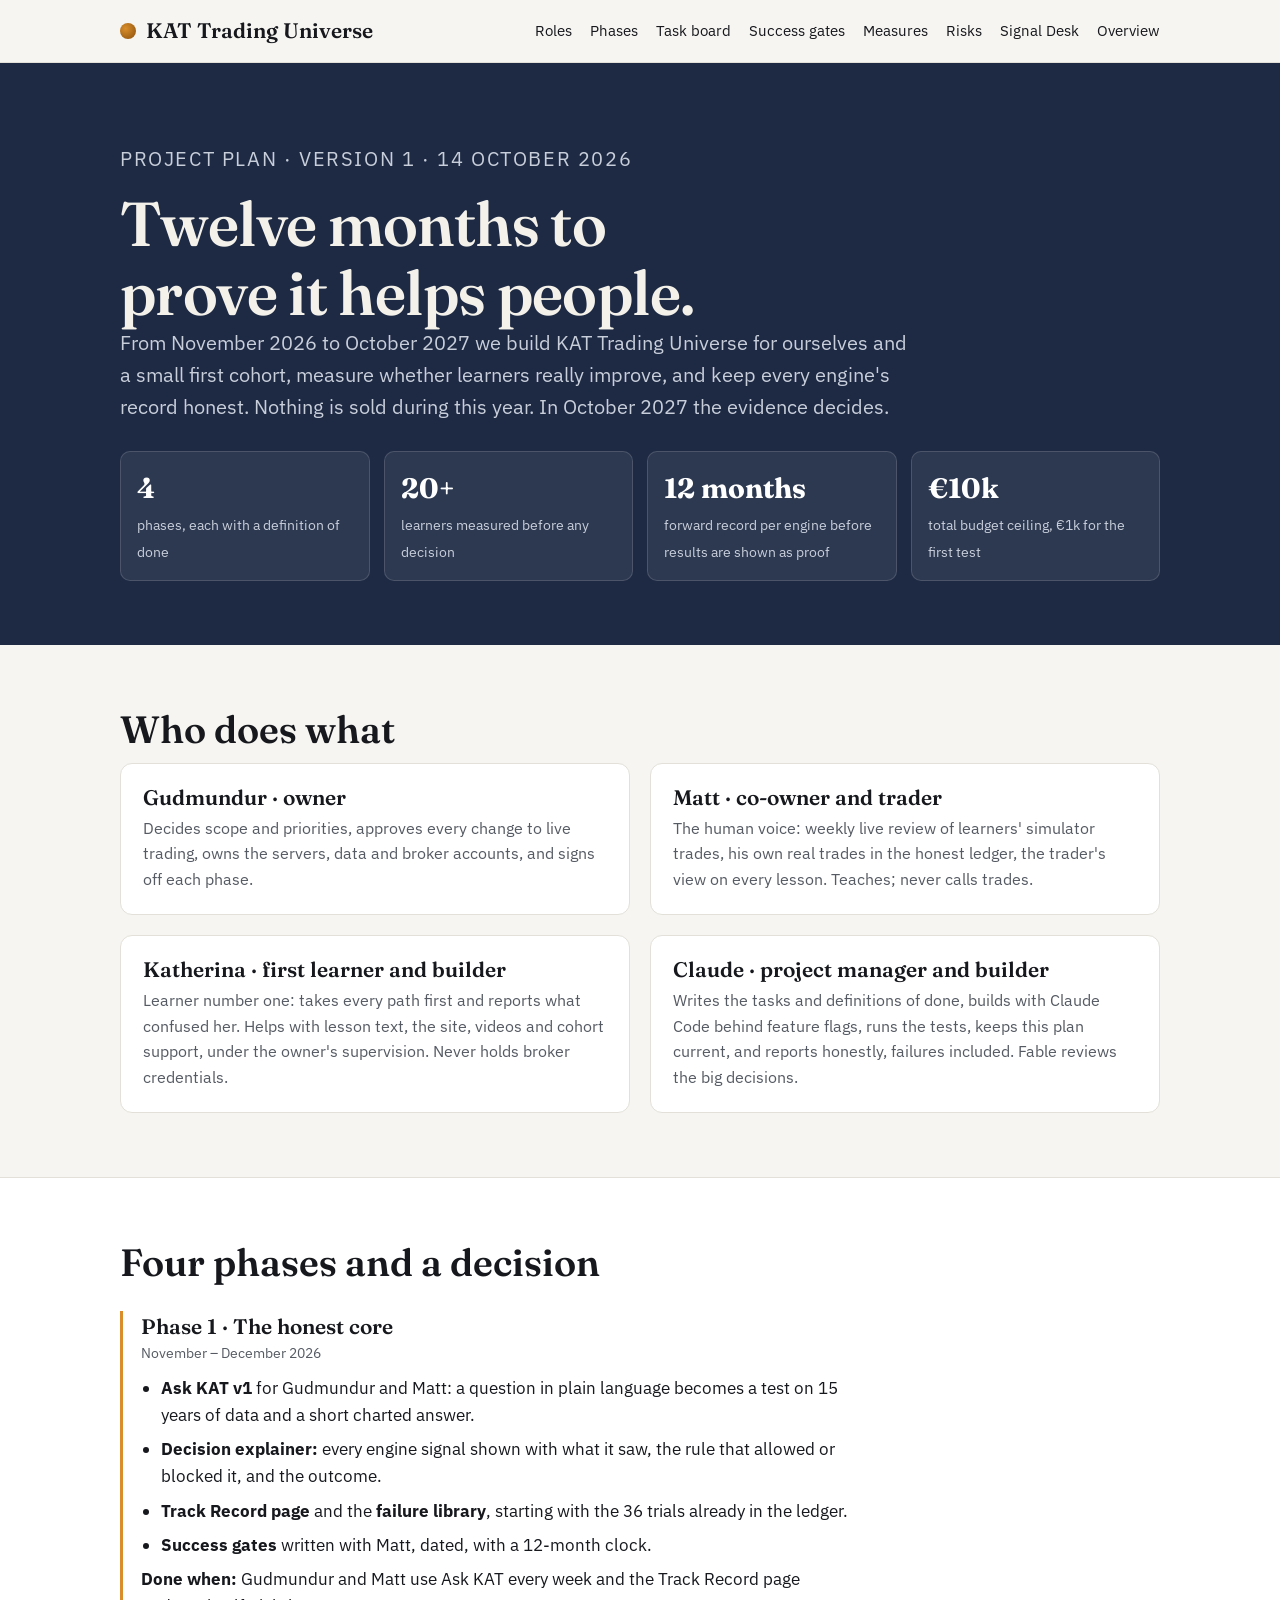
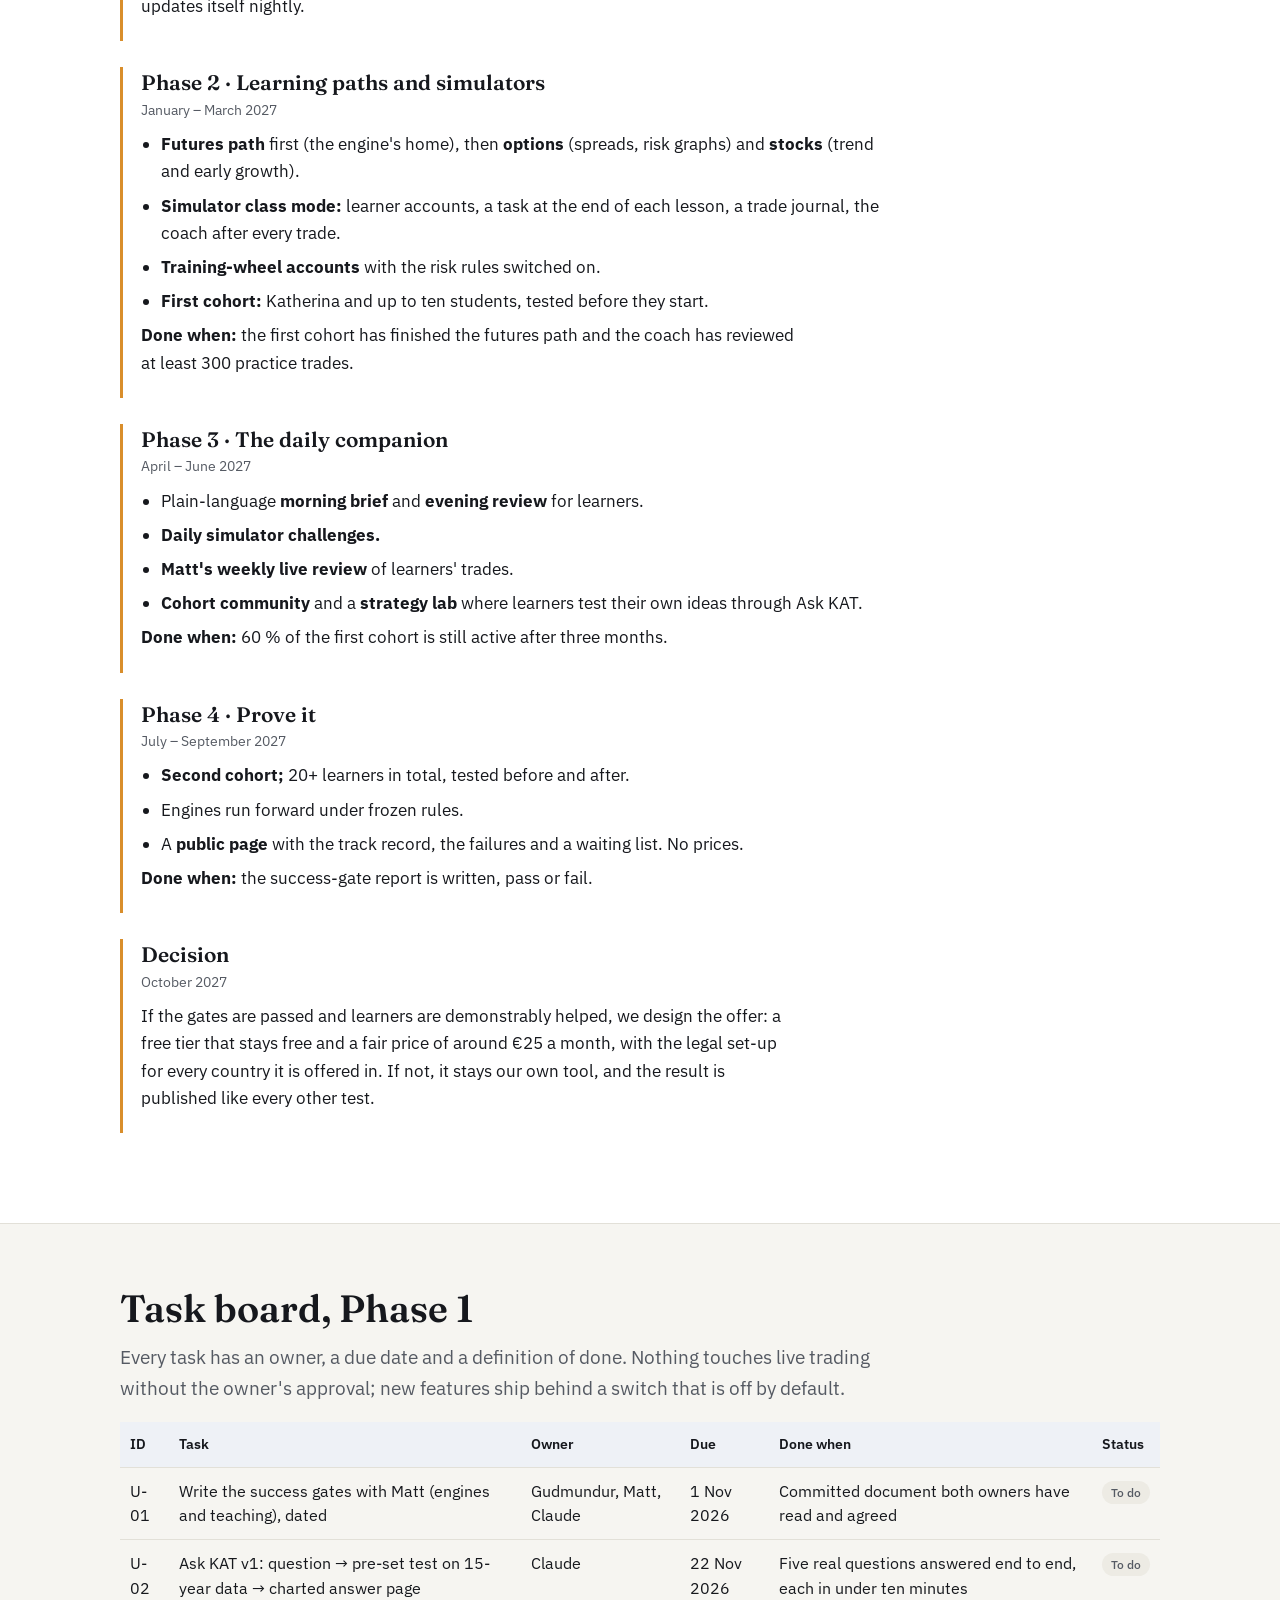
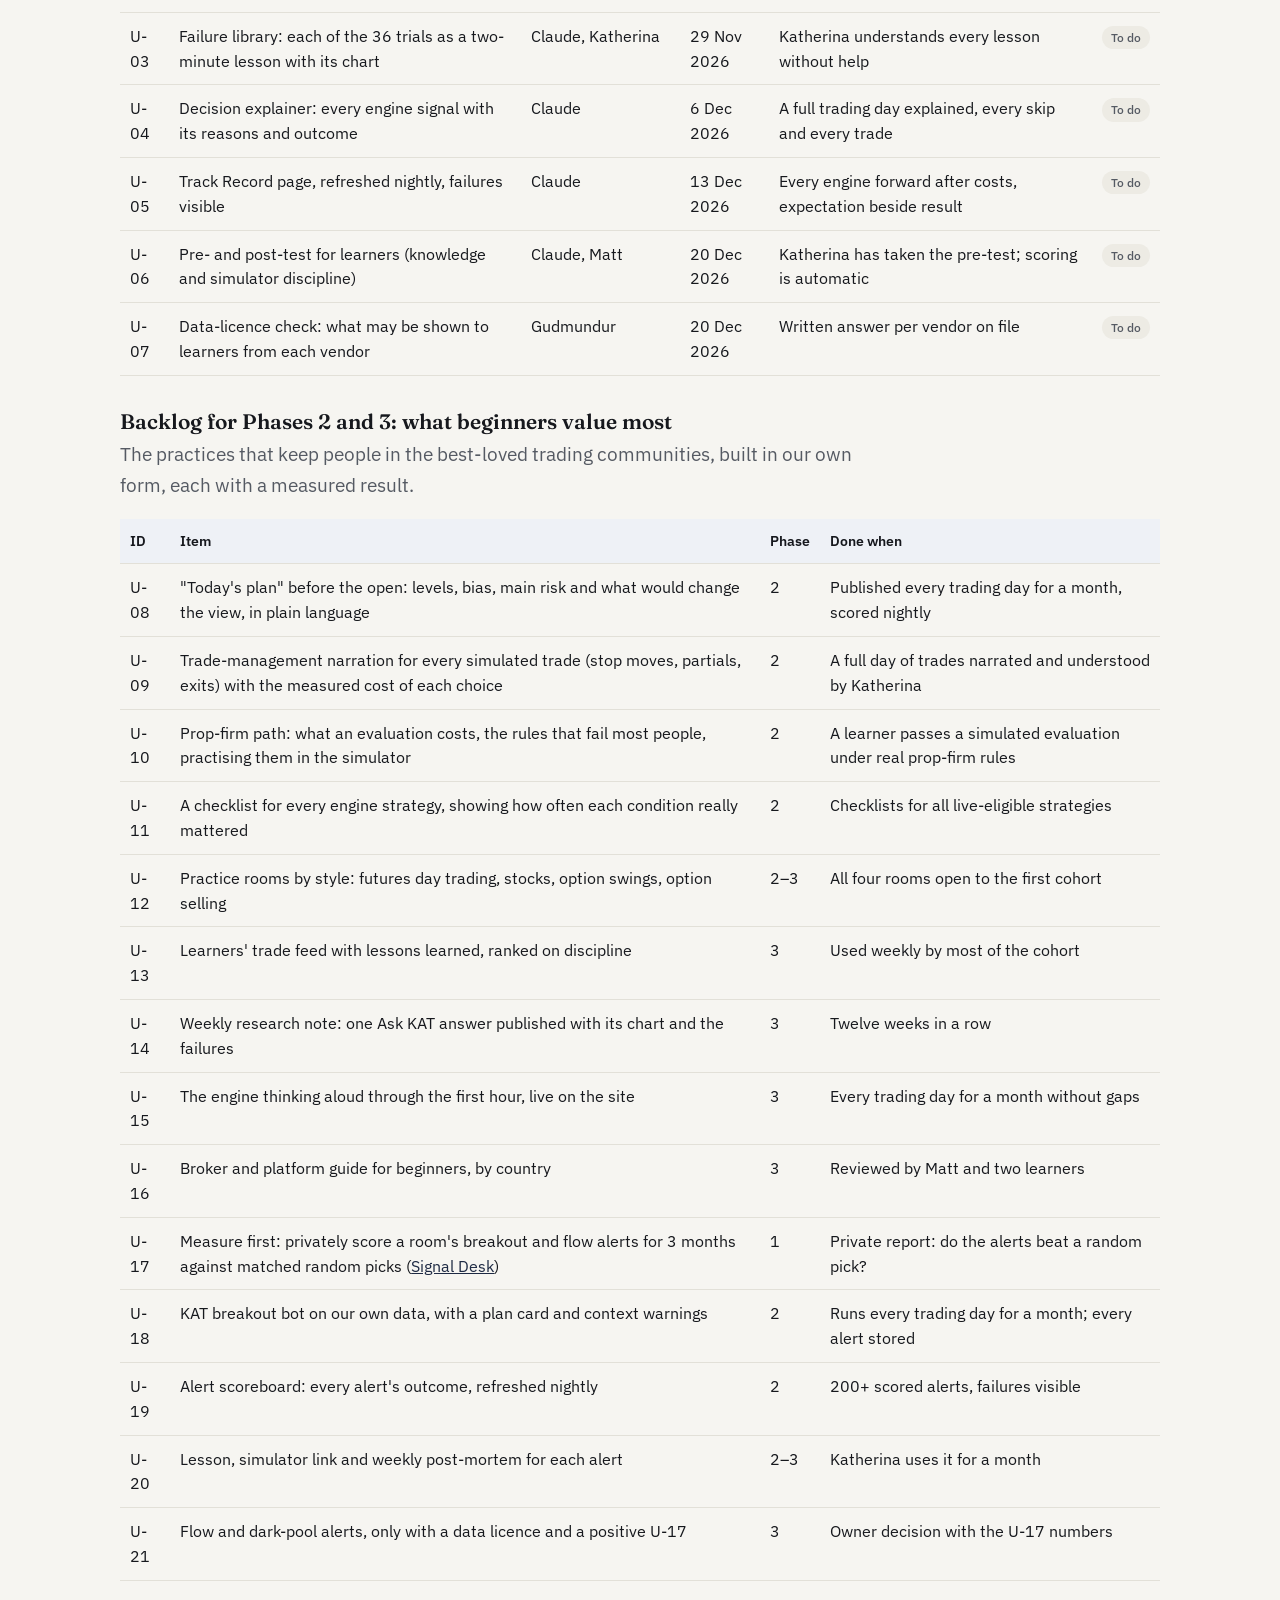
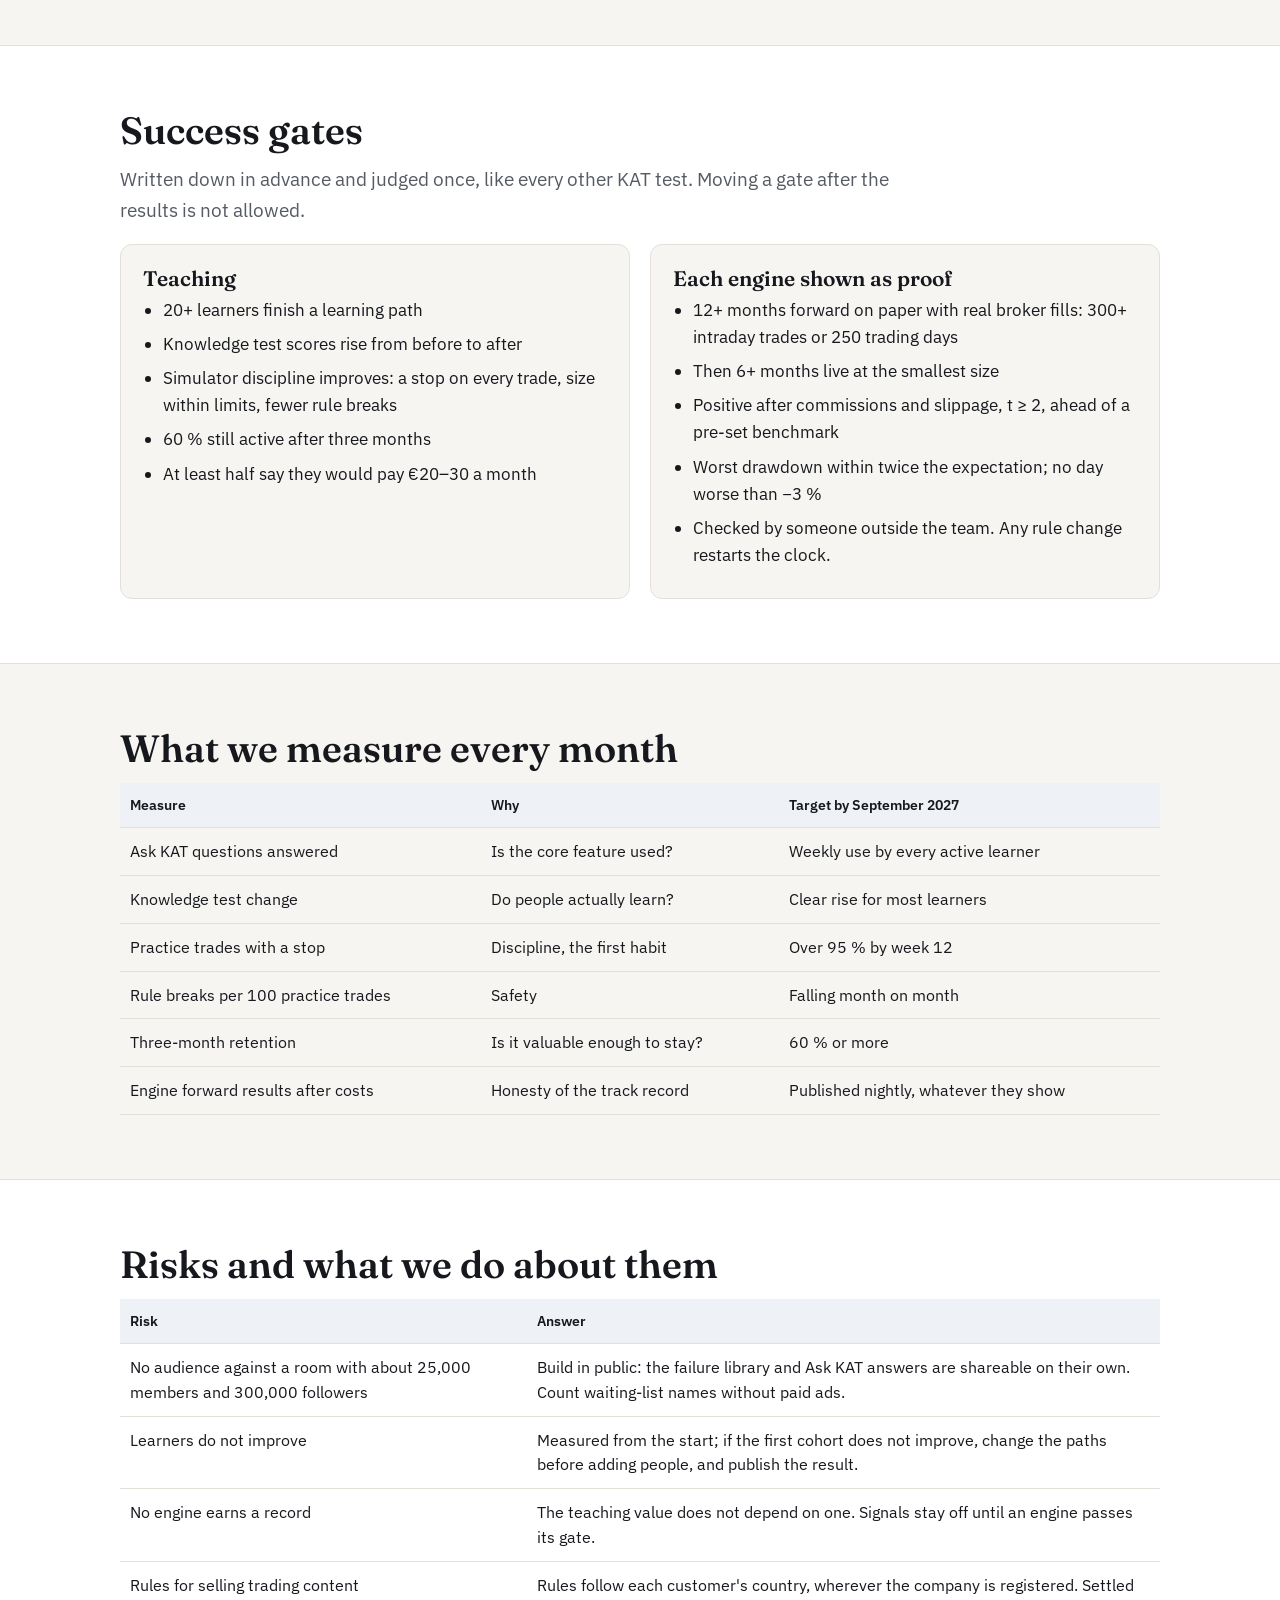
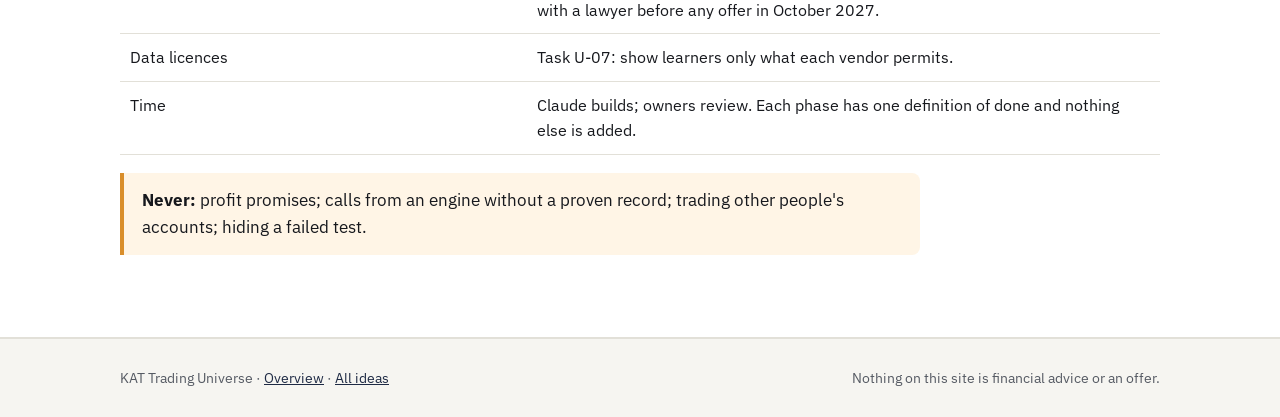
==== commit 1dc0f804: "Signal Desk: breakout, dark-pool, sweep and flow bots, their value, and the KAT version (U-17..U-21)" ====
--- a/plan.html
+++ b/plan.html
@@ -20,6 +20,7 @@
       <a href="#gates">Success gates</a>
       <a href="#measures">Measures</a>
       <a href="#risks">Risks</a>
+      <a href="signals.html">Signal Desk</a>
       <a href="index.html">Overview</a>
     </nav>
   </div>
@@ -102,6 +103,11 @@
         <tr><td>U-14</td><td>Weekly research note: one Ask KAT answer published with its chart and the failures</td><td>3</td><td>Twelve weeks in a row</td></tr>
         <tr><td>U-15</td><td>The engine thinking aloud through the first hour, live on the site</td><td>3</td><td>Every trading day for a month without gaps</td></tr>
         <tr><td>U-16</td><td>Broker and platform guide for beginners, by country</td><td>3</td><td>Reviewed by Matt and two learners</td></tr>
+        <tr><td>U-17</td><td>Measure first: privately score a room's breakout and flow alerts for 3 months against matched random picks (<a href="signals.html">Signal Desk</a>)</td><td>1</td><td>Private report: do the alerts beat a random pick?</td></tr>
+        <tr><td>U-18</td><td>KAT breakout bot on our own data, with a plan card and context warnings</td><td>2</td><td>Runs every trading day for a month; every alert stored</td></tr>
+        <tr><td>U-19</td><td>Alert scoreboard: every alert's outcome, refreshed nightly</td><td>2</td><td>200+ scored alerts, failures visible</td></tr>
+        <tr><td>U-20</td><td>Lesson, simulator link and weekly post-mortem for each alert</td><td>2–3</td><td>Katherina uses it for a month</td></tr>
+        <tr><td>U-21</td><td>Flow and dark-pool alerts, only with a data licence and a positive U-17</td><td>3</td><td>Owner decision with the U-17 numbers</td></tr>
       </tbody>
     </table></div>
   </div>
